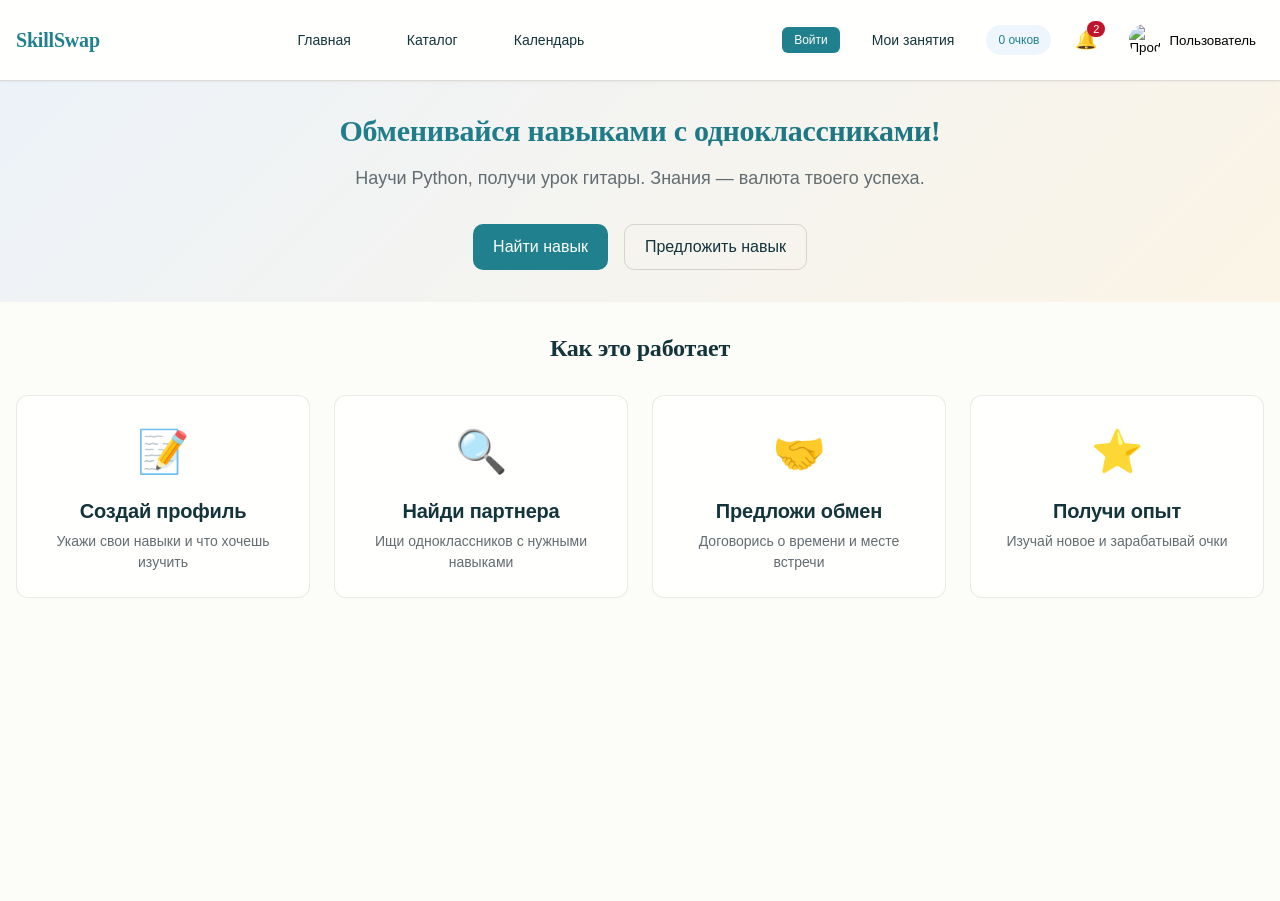
==== index.html @ 6267c43f "Add files via upload" ====
<!DOCTYPE html>
<html lang="ru">
<head>
    <meta charset="UTF-8">
    <meta name="viewport" content="width=device-width, initial-scale=1.0">
    <title>SkillSwap - Обмен навыками в школе</title>
    <link rel="stylesheet" href="style.css">
</head>
<body>
    <!-- Header -->
    <header class="header">
        <div class="container">
            <div class="header__content">
                <div class="header__logo">
                    <h1 class="logo" data-page="home">SkillSwap</h1>
                </div>
                
                <nav class="header__nav" id="mainNav">
                    <a href="#" class="nav-link" data-page="home">Главная</a>
                    <a href="#" class="nav-link" data-page="catalog">Каталог</a>
                    <a href="#" class="nav-link" data-page="calendar">Календарь</a>
                </nav>
                
                <div class="header__user">
                    <!-- For non-authenticated users -->
                    <div class="header__auth" id="authButtons">
                        <button class="btn btn--primary btn--sm" id="loginBtn">Войти</button>
                    </div>
                    
                    <!-- For authenticated users -->
                    <div class="header__user-menu hidden" id="userMenu">
                        <a href="#" class="nav-link" data-page="my-lessons">Мои занятия</a>
                        <div class="user-points" id="userPoints">0 очков</div>
                        <div class="notifications" id="notifications">
                            <button class="notifications__btn" id="notificationsBtn">
                                <span class="notifications__icon">🔔</span>
                                <span class="notifications__count" id="notificationsCount">2</span>
                            </button>
                            <div class="notifications__dropdown hidden" id="notificationsDropdown">
                                <div class="notifications__header">Уведомления</div>
                                <div class="notifications__list" id="notificationsList"></div>
                            </div>
                        </div>
                        <div class="profile-dropdown">
                            <button class="profile-btn" id="profileBtn">
                                <img src="/api/placeholder/32/32" alt="Профиль" class="profile-avatar">
                                <span id="currentUserName">Пользователь</span>
                            </button>
                            <div class="profile-menu hidden" id="profileMenu">
                                <a href="#" data-page="profile">Мой профиль</a>
                                <button id="logoutBtn">Выйти</button>
                            </div>
                        </div>
                    </div>
                </div>
            </div>
        </div>
    </header>

    <!-- Main Content -->
    <main class="main">
        <!-- Home Page -->
        <section class="page" id="home" data-page="home">
            <div class="hero">
                <div class="container">
                    <div class="hero__content">
                        <h1 class="hero__title">Обменивайся навыками с одноклассниками!</h1>
                        <p class="hero__subtitle">Научи Python, получи урок гитары. Знания — валюта твоего успеха.</p>
                        <div class="hero__actions">
                            <button class="btn btn--primary btn--lg" data-page="catalog">Найти навык</button>
                            <button class="btn btn--outline btn--lg" id="offerSkillBtn">Предложить навык</button>
                        </div>
                    </div>
                </div>
            </div>
            
            <div class="how-it-works">
                <div class="container">
                    <h2 class="how-it-works__title">Как это работает</h2>
                    <div class="steps">
                        <div class="step">
                            <div class="step__icon">📝</div>
                            <h3 class="step__title">Создай профиль</h3>
                            <p class="step__text">Укажи свои навыки и что хочешь изучить</p>
                        </div>
                        <div class="step">
                            <div class="step__icon">🔍</div>
                            <h3 class="step__title">Найди партнера</h3>
                            <p class="step__text">Ищи одноклассников с нужными навыками</p>
                        </div>
                        <div class="step">
                            <div class="step__icon">🤝</div>
                            <h3 class="step__title">Предложи обмен</h3>
                            <p class="step__text">Договорись о времени и месте встречи</p>
                        </div>
                        <div class="step">
                            <div class="step__icon">⭐</div>
                            <h3 class="step__title">Получи опыт</h3>
                            <p class="step__text">Изучай новое и зарабатывай очки</p>
                        </div>
                    </div>
                </div>
            </div>
        </section>

        <!-- Login/Register Page -->
        <section class="page hidden" id="auth" data-page="auth">
            <div class="auth-container">
                <div class="auth-form">
                    <div class="auth-tabs">
                        <button class="auth-tab active" data-tab="login">Вход</button>
                        <button class="auth-tab" data-tab="register">Регистрация</button>
                    </div>
                    
                    <form class="auth-form__content" id="loginForm">
                        <h2>Добро пожаловать!</h2>
                        <div class="form-group">
                            <label class="form-label" for="loginEmail">Email</label>
                            <input type="email" id="loginEmail" class="form-control" required>
                        </div>
                        <div class="form-group">
                            <label class="form-label" for="loginPassword">Пароль</label>
                            <input type="password" id="loginPassword" class="form-control" required>
                        </div>
                        <button type="submit" class="btn btn--primary btn--full-width">Войти</button>
                    </form>
                    
                    <form class="auth-form__content hidden" id="registerForm">
                        <h2>Создать аккаунт</h2>
                        <div class="form-group">
                            <label class="form-label" for="regFirstName">Имя</label>
                            <input type="text" id="regFirstName" class="form-control" required>
                        </div>
                        <div class="form-group">
                            <label class="form-label" for="regLastName">Фамилия</label>
                            <input type="text" id="regLastName" class="form-control" required>
                        </div>
                        <div class="form-group">
                            <label class="form-label" for="regClass">Класс</label>
                            <input type="text" id="regClass" class="form-control" placeholder="10А" required>
                        </div>
                        <div class="form-group">
                            <label class="form-label" for="regEmail">Email</label>
                            <input type="email" id="regEmail" class="form-control" required>
                        </div>
                        <div class="form-group">
                            <label class="form-label" for="regPassword">Пароль</label>
                            <input type="password" id="regPassword" class="form-control" required>
                        </div>
                        <button type="submit" class="btn btn--primary btn--full-width">Зарегистрироваться</button>
                    </form>
                </div>
            </div>
        </section>

        <!-- Catalog Page -->
        <section class="page hidden" id="catalog" data-page="catalog">
            <div class="container">
                <div class="catalog__header">
                    <h1>Каталог участников</h1>
                    <div class="catalog__filters" id="skillFilters">
                        <!-- Filters will be populated by JS -->
                    </div>
                </div>
                
                <div class="catalog__grid" id="catalogGrid">
                    <!-- User cards will be populated by JS -->
                </div>
            </div>
        </section>

        <!-- Profile Page -->
        <section class="page hidden" id="profile" data-page="profile">
            <div class="container">
                <div class="profile-card">
                    <div class="profile-header">
                        <img id="profileAvatar" src="/api/placeholder/100/100" alt="Аватар" class="profile-avatar-large">
                        <div class="profile-info">
                            <h1 id="profileName">Имя пользователя</h1>
                            <p id="profileClass" class="profile-class">Класс</p>
                            <div class="profile-rating">
                                <span class="rating" id="profileRating">★★★★★</span>
                                <span id="profilePoints" class="profile-points">0 очков</span>
                            </div>
                        </div>
                        <button class="btn btn--primary" id="editProfileBtn">Редактировать профиль</button>
                    </div>
                    
                    <div class="profile-skills">
                        <div class="skills-section">
                            <h3>Могу научить</h3>
                            <div class="skills-list" id="canTeachList"></div>
                        </div>
                        <div class="skills-section">
                            <h3>Хочу научиться</h3>
                            <div class="skills-list" id="wantToLearnList"></div>
                        </div>
                    </div>
                </div>
            </div>
        </section>

        <!-- My Lessons Page -->
        <section class="page hidden" id="my-lessons" data-page="my-lessons">
            <div class="container">
                <h1>Мои занятия</h1>
                <div class="lessons-filters">
                    <button class="filter-btn active" data-filter="all">Все</button>
                    <button class="filter-btn" data-filter="scheduled">Запланированные</button>
                    <button class="filter-btn" data-filter="completed">Завершенные</button>
                    <button class="filter-btn" data-filter="teaching">Преподаю</button>
                    <button class="filter-btn" data-filter="learning">Изучаю</button>
                </div>
                
                <div class="lessons-list" id="lessonsList">
                    <!-- Lessons will be populated by JS -->
                </div>
            </div>
        </section>

        <!-- Calendar Page -->
        <section class="page hidden" id="calendar" data-page="calendar">
            <div class="container">
                <h1>Календарь занятий</h1>
                <div class="calendar-container">
                    <div class="calendar" id="calendar">
                        <!-- Calendar will be populated by JS -->
                    </div>
                </div>
            </div>
        </section>
    </main>

    <!-- Modals -->
    <!-- Exchange Proposal Modal -->
    <div class="modal hidden" id="exchangeModal">
        <div class="modal__overlay"></div>
        <div class="modal__content">
            <div class="modal__header">
                <h2>Предложить обмен</h2>
                <button class="modal__close">&times;</button>
            </div>
            <div class="modal__body">
                <form id="exchangeForm">
                    <div class="form-group">
                        <label class="form-label">Хочу изучить</label>
                        <select class="form-control" id="skillToLearn" required>
                            <option value="">Выберите навык</option>
                        </select>
                    </div>
                    <div class="form-group">
                        <label class="form-label">Предлагаю навык</label>
                        <select class="form-control" id="skillToTeach" required>
                            <option value="">Выберите навык</option>
                        </select>
                    </div>
                    <div class="form-group">
                        <label class="form-label">Дата</label>
                        <input type="date" class="form-control" id="exchangeDate" required>
                    </div>
                    <div class="form-group">
                        <label class="form-label">Время</label>
                        <input type="time" class="form-control" id="exchangeTime" required>
                    </div>
                    <div class="form-group">
                        <label class="form-label">Сообщение</label>
                        <textarea class="form-control" id="exchangeMessage" placeholder="Расскажите подробнее о предложении..." rows="3"></textarea>
                    </div>
                </form>
            </div>
            <div class="modal__footer">
                <button class="btn btn--outline" id="cancelExchangeBtn">Отмена</button>
                <button class="btn btn--primary" id="submitExchangeBtn">Отправить</button>
            </div>
        </div>
    </div>

    <!-- Edit Profile Modal -->
    <div class="modal hidden" id="editProfileModal">
        <div class="modal__overlay"></div>
        <div class="modal__content">
            <div class="modal__header">
                <h2>Редактировать профиль</h2>
                <button class="modal__close">&times;</button>
            </div>
            <div class="modal__body">
                <form id="editProfileForm">
                    <div class="form-group">
                        <label class="form-label">Аватар</label>
                        <input type="file" class="form-control" id="avatarInput" accept="image/*">
                    </div>
                    <div class="form-group">
                        <label class="form-label">Имя</label>
                        <input type="text" class="form-control" id="editFirstName" required>
                    </div>
                    <div class="form-group">
                        <label class="form-label">Фамилия</label>
                        <input type="text" class="form-control" id="editLastName" required>
                    </div>
                    <div class="form-group">
                        <label class="form-label">Класс</label>
                        <input type="text" class="form-control" id="editClass" required>
                    </div>
                    <div class="form-group">
                        <label class="form-label">Могу научить (через запятую)</label>
                        <input type="text" class="form-control" id="editCanTeach" placeholder="Python, JavaScript, Математика">
                    </div>
                    <div class="form-group">
                        <label class="form-label">Хочу научиться (через запятую)</label>
                        <input type="text" class="form-control" id="editWantToLearn" placeholder="Гитара, Английский, Рисование">
                    </div>
                </form>
            </div>
            <div class="modal__footer">
                <button class="btn btn--outline" id="cancelEditBtn">Отмена</button>
                <button class="btn btn--primary" id="saveProfileBtn">Сохранить</button>
            </div>
        </div>
    </div>

    <!-- Notification Detail Modal -->
    <div class="modal hidden" id="notificationModal">
        <div class="modal__overlay"></div>
        <div class="modal__content">
            <div class="modal__header">
                <h2>Предложение обмена</h2>
                <button class="modal__close">&times;</button>
            </div>
            <div class="modal__body" id="notificationModalBody">
                <!-- Content will be populated by JS -->
            </div>
            <div class="modal__footer">
                <button class="btn btn--outline" id="declineExchangeBtn">Отклонить</button>
                <button class="btn btn--primary" id="acceptExchangeBtn">Принять</button>
            </div>
        </div>
    </div>

    <!-- Chat Modal -->
    <div class="modal hidden" id="chatModal">
        <div class="modal__overlay"></div>
        <div class="modal__content modal__content--chat">
            <div class="modal__header">
                <h2 id="chatPartnerName">Чат</h2>
                <button class="modal__close">&times;</button>
            </div>
            <div class="modal__body">
                <div class="chat-messages" id="chatMessages">
                    <!-- Messages will be populated by JS -->
                </div>
                <div class="chat-input">
                    <input type="text" class="form-control" id="messageInput" placeholder="Введите сообщение...">
                    <button class="btn btn--primary" id="sendMessageBtn">Отправить</button>
                </div>
            </div>
        </div>
    </div>

    <script src="app.js"></script>
</body>
</html>
---- style.css ----
:root {
  /* Primitive Color Tokens */
  --color-white: rgba(255, 255, 255, 1);
  --color-black: rgba(0, 0, 0, 1);
  --color-cream-50: rgba(252, 252, 249, 1);
  --color-cream-100: rgba(255, 255, 253, 1);
  --color-gray-200: rgba(245, 245, 245, 1);
  --color-gray-300: rgba(167, 169, 169, 1);
  --color-gray-400: rgba(119, 124, 124, 1);
  --color-slate-500: rgba(98, 108, 113, 1);
  --color-brown-600: rgba(94, 82, 64, 1);
  --color-charcoal-700: rgba(31, 33, 33, 1);
  --color-charcoal-800: rgba(38, 40, 40, 1);
  --color-slate-900: rgba(19, 52, 59, 1);
  --color-teal-300: rgba(50, 184, 198, 1);
  --color-teal-400: rgba(45, 166, 178, 1);
  --color-teal-500: rgba(33, 128, 141, 1);
  --color-teal-600: rgba(29, 116, 128, 1);
  --color-teal-700: rgba(26, 104, 115, 1);
  --color-teal-800: rgba(41, 150, 161, 1);
  --color-red-400: rgba(255, 84, 89, 1);
  --color-red-500: rgba(192, 21, 47, 1);
  --color-orange-400: rgba(230, 129, 97, 1);
  --color-orange-500: rgba(168, 75, 47, 1);

  /* RGB versions for opacity control */
  --color-brown-600-rgb: 94, 82, 64;
  --color-teal-500-rgb: 33, 128, 141;
  --color-slate-900-rgb: 19, 52, 59;
  --color-slate-500-rgb: 98, 108, 113;
  --color-red-500-rgb: 192, 21, 47;
  --color-red-400-rgb: 255, 84, 89;
  --color-orange-500-rgb: 168, 75, 47;
  --color-orange-400-rgb: 230, 129, 97;

  /* Background color tokens (Light Mode) */
  --color-bg-1: rgba(59, 130, 246, 0.08); /* Light blue */
  --color-bg-2: rgba(245, 158, 11, 0.08); /* Light yellow */
  --color-bg-3: rgba(34, 197, 94, 0.08); /* Light green */
  --color-bg-4: rgba(239, 68, 68, 0.08); /* Light red */
  --color-bg-5: rgba(147, 51, 234, 0.08); /* Light purple */
  --color-bg-6: rgba(249, 115, 22, 0.08); /* Light orange */
  --color-bg-7: rgba(236, 72, 153, 0.08); /* Light pink */
  --color-bg-8: rgba(6, 182, 212, 0.08); /* Light cyan */

  /* Semantic Color Tokens (Light Mode) */
  --color-background: var(--color-cream-50);
  --color-surface: var(--color-cream-100);
  --color-text: var(--color-slate-900);
  --color-text-secondary: var(--color-slate-500);
  --color-primary: var(--color-teal-500);
  --color-primary-hover: var(--color-teal-600);
  --color-primary-active: var(--color-teal-700);
  --color-secondary: rgba(var(--color-brown-600-rgb), 0.12);
  --color-secondary-hover: rgba(var(--color-brown-600-rgb), 0.2);
  --color-secondary-active: rgba(var(--color-brown-600-rgb), 0.25);
  --color-border: rgba(var(--color-brown-600-rgb), 0.2);
  --color-btn-primary-text: var(--color-cream-50);
  --color-card-border: rgba(var(--color-brown-600-rgb), 0.12);
  --color-card-border-inner: rgba(var(--color-brown-600-rgb), 0.12);
  --color-error: var(--color-red-500);
  --color-success: var(--color-teal-500);
  --color-warning: var(--color-orange-500);
  --color-info: var(--color-slate-500);
  --color-focus-ring: rgba(var(--color-teal-500-rgb), 0.4);
  --color-select-caret: rgba(var(--color-slate-900-rgb), 0.8);

  /* Common style patterns */
  --focus-ring: 0 0 0 3px var(--color-focus-ring);
  --focus-outline: 2px solid var(--color-primary);
  --status-bg-opacity: 0.15;
  --status-border-opacity: 0.25;
  --select-caret-light: url("data:image/svg+xml,%3Csvg xmlns='http://www.w3.org/2000/svg' width='16' height='16' viewBox='0 0 24 24' fill='none' stroke='%23134252' stroke-width='2' stroke-linecap='round' stroke-linejoin='round'%3E%3Cpolyline points='6 9 12 15 18 9'%3E%3C/polyline%3E%3C/svg%3E");
  --select-caret-dark: url("data:image/svg+xml,%3Csvg xmlns='http://www.w3.org/2000/svg' width='16' height='16' viewBox='0 0 24 24' fill='none' stroke='%23f5f5f5' stroke-width='2' stroke-linecap='round' stroke-linejoin='round'%3E%3Cpolyline points='6 9 12 15 18 9'%3E%3C/polyline%3E%3C/svg%3E");

  /* RGB versions for opacity control */
  --color-success-rgb: 33, 128, 141;
  --color-error-rgb: 192, 21, 47;
  --color-warning-rgb: 168, 75, 47;
  --color-info-rgb: 98, 108, 113;

  /* Typography */
  --font-family-base: "FKGroteskNeue", "Geist", "Inter", -apple-system,
    BlinkMacSystemFont, "Segoe UI", Roboto, sans-serif;
  --font-family-mono: "Berkeley Mono", ui-monospace, SFMono-Regular, Menlo,
    Monaco, Consolas, monospace;
  --font-size-xs: 11px;
  --font-size-sm: 12px;
  --font-size-base: 14px;
  --font-size-md: 14px;
  --font-size-lg: 16px;
  --font-size-xl: 18px;
  --font-size-2xl: 20px;
  --font-size-3xl: 24px;
  --font-size-4xl: 30px;
  --font-weight-normal: 400;
  --font-weight-medium: 500;
  --font-weight-semibold: 550;
  --font-weight-bold: 600;
  --line-height-tight: 1.2;
  --line-height-normal: 1.5;
  --letter-spacing-tight: -0.01em;

  /* Spacing */
  --space-0: 0;
  --space-1: 1px;
  --space-2: 2px;
  --space-4: 4px;
  --space-6: 6px;
  --space-8: 8px;
  --space-10: 10px;
  --space-12: 12px;
  --space-16: 16px;
  --space-20: 20px;
  --space-24: 24px;
  --space-32: 32px;

  /* Border Radius */
  --radius-sm: 6px;
  --radius-base: 8px;
  --radius-md: 10px;
  --radius-lg: 12px;
  --radius-full: 9999px;

  /* Shadows */
  --shadow-xs: 0 1px 2px rgba(0, 0, 0, 0.02);
  --shadow-sm: 0 1px 3px rgba(0, 0, 0, 0.04), 0 1px 2px rgba(0, 0, 0, 0.02);
  --shadow-md: 0 4px 6px -1px rgba(0, 0, 0, 0.04),
    0 2px 4px -1px rgba(0, 0, 0, 0.02);
  --shadow-lg: 0 10px 15px -3px rgba(0, 0, 0, 0.04),
    0 4px 6px -2px rgba(0, 0, 0, 0.02);
  --shadow-inset-sm: inset 0 1px 0 rgba(255, 255, 255, 0.15),
    inset 0 -1px 0 rgba(0, 0, 0, 0.03);

  /* Animation */
  --duration-fast: 150ms;
  --duration-normal: 250ms;
  --ease-standard: cubic-bezier(0.16, 1, 0.3, 1);

  /* Layout */
  --container-sm: 640px;
  --container-md: 768px;
  --container-lg: 1024px;
  --container-xl: 1280px;
}

/* Dark mode colors */
@media (prefers-color-scheme: dark) {
  :root {
    /* RGB versions for opacity control (Dark Mode) */
    --color-gray-400-rgb: 119, 124, 124;
    --color-teal-300-rgb: 50, 184, 198;
    --color-gray-300-rgb: 167, 169, 169;
    --color-gray-200-rgb: 245, 245, 245;

    /* Background color tokens (Dark Mode) */
    --color-bg-1: rgba(29, 78, 216, 0.15); /* Dark blue */
    --color-bg-2: rgba(180, 83, 9, 0.15); /* Dark yellow */
    --color-bg-3: rgba(21, 128, 61, 0.15); /* Dark green */
    --color-bg-4: rgba(185, 28, 28, 0.15); /* Dark red */
    --color-bg-5: rgba(107, 33, 168, 0.15); /* Dark purple */
    --color-bg-6: rgba(194, 65, 12, 0.15); /* Dark orange */
    --color-bg-7: rgba(190, 24, 93, 0.15); /* Dark pink */
    --color-bg-8: rgba(8, 145, 178, 0.15); /* Dark cyan */

    /* Semantic Color Tokens (Dark Mode) */
    --color-background: var(--color-charcoal-700);
    --color-surface: var(--color-charcoal-800);
    --color-text: var(--color-gray-200);
    --color-text-secondary: rgba(var(--color-gray-300-rgb), 0.7);
    --color-primary: var(--color-teal-300);
    --color-primary-hover: var(--color-teal-400);
    --color-primary-active: var(--color-teal-800);
    --color-secondary: rgba(var(--color-gray-400-rgb), 0.15);
    --color-secondary-hover: rgba(var(--color-gray-400-rgb), 0.25);
    --color-secondary-active: rgba(var(--color-gray-400-rgb), 0.3);
    --color-border: rgba(var(--color-gray-400-rgb), 0.3);
    --color-error: var(--color-red-400);
    --color-success: var(--color-teal-300);
    --color-warning: var(--color-orange-400);
    --color-info: var(--color-gray-300);
    --color-focus-ring: rgba(var(--color-teal-300-rgb), 0.4);
    --color-btn-primary-text: var(--color-slate-900);
    --color-card-border: rgba(var(--color-gray-400-rgb), 0.2);
    --color-card-border-inner: rgba(var(--color-gray-400-rgb), 0.15);
    --shadow-inset-sm: inset 0 1px 0 rgba(255, 255, 255, 0.1),
      inset 0 -1px 0 rgba(0, 0, 0, 0.15);
    --button-border-secondary: rgba(var(--color-gray-400-rgb), 0.2);
    --color-border-secondary: rgba(var(--color-gray-400-rgb), 0.2);
    --color-select-caret: rgba(var(--color-gray-200-rgb), 0.8);

    /* Common style patterns - updated for dark mode */
    --focus-ring: 0 0 0 3px var(--color-focus-ring);
    --focus-outline: 2px solid var(--color-primary);
    --status-bg-opacity: 0.15;
    --status-border-opacity: 0.25;
    --select-caret-light: url("data:image/svg+xml,%3Csvg xmlns='http://www.w3.org/2000/svg' width='16' height='16' viewBox='0 0 24 24' fill='none' stroke='%23134252' stroke-width='2' stroke-linecap='round' stroke-linejoin='round'%3E%3Cpolyline points='6 9 12 15 18 9'%3E%3C/polyline%3E%3C/svg%3E");
    --select-caret-dark: url("data:image/svg+xml,%3Csvg xmlns='http://www.w3.org/2000/svg' width='16' height='16' viewBox='0 0 24 24' fill='none' stroke='%23f5f5f5' stroke-width='2' stroke-linecap='round' stroke-linejoin='round'%3E%3Cpolyline points='6 9 12 15 18 9'%3E%3C/polyline%3E%3C/svg%3E");

    /* RGB versions for dark mode */
    --color-success-rgb: var(--color-teal-300-rgb);
    --color-error-rgb: var(--color-red-400-rgb);
    --color-warning-rgb: var(--color-orange-400-rgb);
    --color-info-rgb: var(--color-gray-300-rgb);
  }
}

/* Data attribute for manual theme switching */
[data-color-scheme="dark"] {
  /* RGB versions for opacity control (dark mode) */
  --color-gray-400-rgb: 119, 124, 124;
  --color-teal-300-rgb: 50, 184, 198;
  --color-gray-300-rgb: 167, 169, 169;
  --color-gray-200-rgb: 245, 245, 245;

  /* Colorful background palette - Dark Mode */
  --color-bg-1: rgba(29, 78, 216, 0.15); /* Dark blue */
  --color-bg-2: rgba(180, 83, 9, 0.15); /* Dark yellow */
  --color-bg-3: rgba(21, 128, 61, 0.15); /* Dark green */
  --color-bg-4: rgba(185, 28, 28, 0.15); /* Dark red */
  --color-bg-5: rgba(107, 33, 168, 0.15); /* Dark purple */
  --color-bg-6: rgba(194, 65, 12, 0.15); /* Dark orange */
  --color-bg-7: rgba(190, 24, 93, 0.15); /* Dark pink */
  --color-bg-8: rgba(8, 145, 178, 0.15); /* Dark cyan */

  /* Semantic Color Tokens (Dark Mode) */
  --color-background: var(--color-charcoal-700);
  --color-surface: var(--color-charcoal-800);
  --color-text: var(--color-gray-200);
  --color-text-secondary: rgba(var(--color-gray-300-rgb), 0.7);
  --color-primary: var(--color-teal-300);
  --color-primary-hover: var(--color-teal-400);
  --color-primary-active: var(--color-teal-800);
  --color-secondary: rgba(var(--color-gray-400-rgb), 0.15);
  --color-secondary-hover: rgba(var(--color-gray-400-rgb), 0.25);
  --color-secondary-active: rgba(var(--color-gray-400-rgb), 0.3);
  --color-border: rgba(var(--color-gray-400-rgb), 0.3);
  --color-error: var(--color-red-400);
  --color-success: var(--color-teal-300);
  --color-warning: var(--color-orange-400);
  --color-info: var(--color-gray-300);
  --color-focus-ring: rgba(var(--color-teal-300-rgb), 0.4);
  --color-btn-primary-text: var(--color-slate-900);
  --color-card-border: rgba(var(--color-gray-400-rgb), 0.15);
  --color-card-border-inner: rgba(var(--color-gray-400-rgb), 0.15);
  --shadow-inset-sm: inset 0 1px 0 rgba(255, 255, 255, 0.1),
    inset 0 -1px 0 rgba(0, 0, 0, 0.15);
  --color-border-secondary: rgba(var(--color-gray-400-rgb), 0.2);
  --color-select-caret: rgba(var(--color-gray-200-rgb), 0.8);

  /* Common style patterns - updated for dark mode */
  --focus-ring: 0 0 0 3px var(--color-focus-ring);
  --focus-outline: 2px solid var(--color-primary);
  --status-bg-opacity: 0.15;
  --status-border-opacity: 0.25;
  --select-caret-light: url("data:image/svg+xml,%3Csvg xmlns='http://www.w3.org/2000/svg' width='16' height='16' viewBox='0 0 24 24' fill='none' stroke='%23134252' stroke-width='2' stroke-linecap='round' stroke-linejoin='round'%3E%3Cpolyline points='6 9 12 15 18 9'%3E%3C/polyline%3E%3C/svg%3E");
  --select-caret-dark: url("data:image/svg+xml,%3Csvg xmlns='http://www.w3.org/2000/svg' width='16' height='16' viewBox='0 0 24 24' fill='none' stroke='%23f5f5f5' stroke-width='2' stroke-linecap='round' stroke-linejoin='round'%3E%3Cpolyline points='6 9 12 15 18 9'%3E%3C/polyline%3E%3C/svg%3E");

  /* RGB versions for dark mode */
  --color-success-rgb: var(--color-teal-300-rgb);
  --color-error-rgb: var(--color-red-400-rgb);
  --color-warning-rgb: var(--color-orange-400-rgb);
  --color-info-rgb: var(--color-gray-300-rgb);
}

[data-color-scheme="light"] {
  /* RGB versions for opacity control (light mode) */
  --color-brown-600-rgb: 94, 82, 64;
  --color-teal-500-rgb: 33, 128, 141;
  --color-slate-900-rgb: 19, 52, 59;

  /* Semantic Color Tokens (Light Mode) */
  --color-background: var(--color-cream-50);
  --color-surface: var(--color-cream-100);
  --color-text: var(--color-slate-900);
  --color-text-secondary: var(--color-slate-500);
  --color-primary: var(--color-teal-500);
  --color-primary-hover: var(--color-teal-600);
  --color-primary-active: var(--color-teal-700);
  --color-secondary: rgba(var(--color-brown-600-rgb), 0.12);
  --color-secondary-hover: rgba(var(--color-brown-600-rgb), 0.2);
  --color-secondary-active: rgba(var(--color-brown-600-rgb), 0.25);
  --color-border: rgba(var(--color-brown-600-rgb), 0.2);
  --color-btn-primary-text: var(--color-cream-50);
  --color-card-border: rgba(var(--color-brown-600-rgb), 0.12);
  --color-card-border-inner: rgba(var(--color-brown-600-rgb), 0.12);
  --color-error: var(--color-red-500);
  --color-success: var(--color-teal-500);
  --color-warning: var(--color-orange-500);
  --color-info: var(--color-slate-500);
  --color-focus-ring: rgba(var(--color-teal-500-rgb), 0.4);

  /* RGB versions for light mode */
  --color-success-rgb: var(--color-teal-500-rgb);
  --color-error-rgb: var(--color-red-500-rgb);
  --color-warning-rgb: var(--color-orange-500-rgb);
  --color-info-rgb: var(--color-slate-500-rgb);
}

/* Base styles */
html {
  font-size: var(--font-size-base);
  font-family: var(--font-family-base);
  line-height: var(--line-height-normal);
  color: var(--color-text);
  background-color: var(--color-background);
  -webkit-font-smoothing: antialiased;
  box-sizing: border-box;
}

body {
  margin: 0;
  padding: 0;
}

*,
*::before,
*::after {
  box-sizing: inherit;
}

/* Typography */
h1,
h2,
h3,
h4,
h5,
h6 {
  margin: 0;
  font-weight: var(--font-weight-semibold);
  line-height: var(--line-height-tight);
  color: var(--color-text);
  letter-spacing: var(--letter-spacing-tight);
}

h1 {
  font-size: var(--font-size-4xl);
}
h2 {
  font-size: var(--font-size-3xl);
}
h3 {
  font-size: var(--font-size-2xl);
}
h4 {
  font-size: var(--font-size-xl);
}
h5 {
  font-size: var(--font-size-lg);
}
h6 {
  font-size: var(--font-size-md);
}

p {
  margin: 0 0 var(--space-16) 0;
}

a {
  color: var(--color-primary);
  text-decoration: none;
  transition: color var(--duration-fast) var(--ease-standard);
}

a:hover {
  color: var(--color-primary-hover);
}

code,
pre {
  font-family: var(--font-family-mono);
  font-size: calc(var(--font-size-base) * 0.95);
  background-color: var(--color-secondary);
  border-radius: var(--radius-sm);
}

code {
  padding: var(--space-1) var(--space-4);
}

pre {
  padding: var(--space-16);
  margin: var(--space-16) 0;
  overflow: auto;
  border: 1px solid var(--color-border);
}

pre code {
  background: none;
  padding: 0;
}

/* Buttons */
.btn {
  display: inline-flex;
  align-items: center;
  justify-content: center;
  padding: var(--space-8) var(--space-16);
  border-radius: var(--radius-base);
  font-size: var(--font-size-base);
  font-weight: 500;
  line-height: 1.5;
  cursor: pointer;
  transition: all var(--duration-normal) var(--ease-standard);
  border: none;
  text-decoration: none;
  position: relative;
}

.btn:focus-visible {
  outline: none;
  box-shadow: var(--focus-ring);
}

.btn--primary {
  background: var(--color-primary);
  color: var(--color-btn-primary-text);
}

.btn--primary:hover {
  background: var(--color-primary-hover);
}

.btn--primary:active {
  background: var(--color-primary-active);
}

.btn--secondary {
  background: var(--color-secondary);
  color: var(--color-text);
}

.btn--secondary:hover {
  background: var(--color-secondary-hover);
}

.btn--secondary:active {
  background: var(--color-secondary-active);
}

.btn--outline {
  background: transparent;
  border: 1px solid var(--color-border);
  color: var(--color-text);
}

.btn--outline:hover {
  background: var(--color-secondary);
}

.btn--sm {
  padding: var(--space-4) var(--space-12);
  font-size: var(--font-size-sm);
  border-radius: var(--radius-sm);
}

.btn--lg {
  padding: var(--space-10) var(--space-20);
  font-size: var(--font-size-lg);
  border-radius: var(--radius-md);
}

.btn--full-width {
  width: 100%;
}

.btn:disabled {
  opacity: 0.5;
  cursor: not-allowed;
}

/* Form elements */
.form-control {
  display: block;
  width: 100%;
  padding: var(--space-8) var(--space-12);
  font-size: var(--font-size-md);
  line-height: 1.5;
  color: var(--color-text);
  background-color: var(--color-surface);
  border: 1px solid var(--color-border);
  border-radius: var(--radius-base);
  transition: border-color var(--duration-fast) var(--ease-standard),
    box-shadow var(--duration-fast) var(--ease-standard);
}

textarea.form-control {
  font-family: var(--font-family-base);
  font-size: var(--font-size-base);
}

select.form-control {
  padding: var(--space-8) var(--space-12);
  -webkit-appearance: none;
  -moz-appearance: none;
  appearance: none;
  background-image: var(--select-caret-light);
  background-repeat: no-repeat;
  background-position: right var(--space-12) center;
  background-size: 16px;
  padding-right: var(--space-32);
}

/* Add a dark mode specific caret */
@media (prefers-color-scheme: dark) {
  select.form-control {
    background-image: var(--select-caret-dark);
  }
}

/* Also handle data-color-scheme */
[data-color-scheme="dark"] select.form-control {
  background-image: var(--select-caret-dark);
}

[data-color-scheme="light"] select.form-control {
  background-image: var(--select-caret-light);
}

.form-control:focus {
  border-color: var(--color-primary);
  outline: var(--focus-outline);
}

.form-label {
  display: block;
  margin-bottom: var(--space-8);
  font-weight: var(--font-weight-medium);
  font-size: var(--font-size-sm);
}

.form-group {
  margin-bottom: var(--space-16);
}

/* Card component */
.card {
  background-color: var(--color-surface);
  border-radius: var(--radius-lg);
  border: 1px solid var(--color-card-border);
  box-shadow: var(--shadow-sm);
  overflow: hidden;
  transition: box-shadow var(--duration-normal) var(--ease-standard);
}

.card:hover {
  box-shadow: var(--shadow-md);
}

.card__body {
  padding: var(--space-16);
}

.card__header,
.card__footer {
  padding: var(--space-16);
  border-bottom: 1px solid var(--color-card-border-inner);
}

/* Status indicators - simplified with CSS variables */
.status {
  display: inline-flex;
  align-items: center;
  padding: var(--space-6) var(--space-12);
  border-radius: var(--radius-full);
  font-weight: var(--font-weight-medium);
  font-size: var(--font-size-sm);
}

.status--success {
  background-color: rgba(
    var(--color-success-rgb, 33, 128, 141),
    var(--status-bg-opacity)
  );
  color: var(--color-success);
  border: 1px solid
    rgba(var(--color-success-rgb, 33, 128, 141), var(--status-border-opacity));
}

.status--error {
  background-color: rgba(
    var(--color-error-rgb, 192, 21, 47),
    var(--status-bg-opacity)
  );
  color: var(--color-error);
  border: 1px solid
    rgba(var(--color-error-rgb, 192, 21, 47), var(--status-border-opacity));
}

.status--warning {
  background-color: rgba(
    var(--color-warning-rgb, 168, 75, 47),
    var(--status-bg-opacity)
  );
  color: var(--color-warning);
  border: 1px solid
    rgba(var(--color-warning-rgb, 168, 75, 47), var(--status-border-opacity));
}

.status--info {
  background-color: rgba(
    var(--color-info-rgb, 98, 108, 113),
    var(--status-bg-opacity)
  );
  color: var(--color-info);
  border: 1px solid
    rgba(var(--color-info-rgb, 98, 108, 113), var(--status-border-opacity));
}

/* Container layout */
.container {
  width: 100%;
  margin-right: auto;
  margin-left: auto;
  padding-right: var(--space-16);
  padding-left: var(--space-16);
}

@media (min-width: 640px) {
  .container {
    max-width: var(--container-sm);
  }
}
@media (min-width: 768px) {
  .container {
    max-width: var(--container-md);
  }
}
@media (min-width: 1024px) {
  .container {
    max-width: var(--container-lg);
  }
}
@media (min-width: 1280px) {
  .container {
    max-width: var(--container-xl);
  }
}

/* Utility classes */
.flex {
  display: flex;
}
.flex-col {
  flex-direction: column;
}
.items-center {
  align-items: center;
}
.justify-center {
  justify-content: center;
}
.justify-between {
  justify-content: space-between;
}
.gap-4 {
  gap: var(--space-4);
}
.gap-8 {
  gap: var(--space-8);
}
.gap-16 {
  gap: var(--space-16);
}

.m-0 {
  margin: 0;
}
.mt-8 {
  margin-top: var(--space-8);
}
.mb-8 {
  margin-bottom: var(--space-8);
}
.mx-8 {
  margin-left: var(--space-8);
  margin-right: var(--space-8);
}
.my-8 {
  margin-top: var(--space-8);
  margin-bottom: var(--space-8);
}

.p-0 {
  padding: 0;
}
.py-8 {
  padding-top: var(--space-8);
  padding-bottom: var(--space-8);
}
.px-8 {
  padding-left: var(--space-8);
  padding-right: var(--space-8);
}
.py-16 {
  padding-top: var(--space-16);
  padding-bottom: var(--space-16);
}
.px-16 {
  padding-left: var(--space-16);
  padding-right: var(--space-16);
}

.block {
  display: block;
}
.hidden {
  display: none;
}

/* Accessibility */
.sr-only {
  position: absolute;
  width: 1px;
  height: 1px;
  padding: 0;
  margin: -1px;
  overflow: hidden;
  clip: rect(0, 0, 0, 0);
  white-space: nowrap;
  border-width: 0;
}

:focus-visible {
  outline: var(--focus-outline);
  outline-offset: 2px;
}

/* Dark mode specifics */
[data-color-scheme="dark"] .btn--outline {
  border: 1px solid var(--color-border-secondary);
}

@font-face {
  font-family: 'FKGroteskNeue';
  src: url('https://r2cdn.perplexity.ai/fonts/FKGroteskNeue.woff2')
    format('woff2');
}

/* END PERPLEXITY DESIGN SYSTEM */
/* Custom styles for SkillSwap */

/* Header Styles */
.header {
  background: var(--color-surface);
  border-bottom: 1px solid var(--color-border);
  position: sticky;
  top: 0;
  z-index: 100;
  box-shadow: var(--shadow-sm);
}

.header__content {
  display: flex;
  align-items: center;
  justify-content: space-between;
  padding: var(--space-16) 0;
}

.header__logo .logo {
  font-family: 'Times New Roman', serif;
  font-size: var(--font-size-2xl);
  color: var(--color-primary);
  margin: 0;
  cursor: pointer;
  transition: color var(--duration-fast) var(--ease-standard);
}

.header__logo .logo:hover {
  color: var(--color-primary-hover);
}

.header__nav {
  display: flex;
  gap: var(--space-24);
}

.nav-link {
  color: var(--color-text);
  font-weight: var(--font-weight-medium);
  padding: var(--space-8) var(--space-16);
  border-radius: var(--radius-base);
  transition: all var(--duration-fast) var(--ease-standard);
}

.nav-link:hover {
  background: var(--color-secondary);
  color: var(--color-primary);
}

.header__user {
  display: flex;
  align-items: center;
  gap: var(--space-16);
}

.header__user-menu {
  display: flex;
  align-items: center;
  gap: var(--space-16);
}

.user-points {
  font-weight: var(--font-weight-medium);
  color: var(--color-primary);
  padding: var(--space-6) var(--space-12);
  background: var(--color-bg-1);
  border-radius: var(--radius-full);
  font-size: var(--font-size-sm);
}

/* Notifications */
.notifications {
  position: relative;
}

.notifications__btn {
  position: relative;
  background: none;
  border: none;
  cursor: pointer;
  padding: var(--space-8);
  border-radius: var(--radius-base);
  transition: background var(--duration-fast) var(--ease-standard);
}

.notifications__btn:hover {
  background: var(--color-secondary);
}

.notifications__icon {
  font-size: var(--font-size-xl);
}

.notifications__count {
  position: absolute;
  top: 0;
  right: 0;
  background: var(--color-error);
  color: var(--color-white);
  font-size: var(--font-size-xs);
  padding: var(--space-2) var(--space-6);
  border-radius: var(--radius-full);
  min-width: 18px;
  text-align: center;
}

.notifications__dropdown {
  position: absolute;
  top: 100%;
  right: 0;
  background: var(--color-surface);
  border: 1px solid var(--color-border);
  border-radius: var(--radius-md);
  box-shadow: var(--shadow-lg);
  width: 300px;
  max-height: 400px;
  overflow-y: auto;
  z-index: 1000;
}

.notifications__header {
  padding: var(--space-16);
  font-weight: var(--font-weight-semibold);
  border-bottom: 1px solid var(--color-border);
}

.notification-item {
  padding: var(--space-16);
  border-bottom: 1px solid var(--color-border);
  cursor: pointer;
  transition: background var(--duration-fast) var(--ease-standard);
}

.notification-item:hover {
  background: var(--color-secondary);
}

.notification-item:last-child {
  border-bottom: none;
}

.notification-item.unread {
  background: var(--color-bg-1);
}

.notification-content {
  font-size: var(--font-size-sm);
}

.notification-time {
  font-size: var(--font-size-xs);
  color: var(--color-text-secondary);
  margin-top: var(--space-4);
}

/* Profile Dropdown */
.profile-dropdown {
  position: relative;
}

.profile-btn {
  display: flex;
  align-items: center;
  gap: var(--space-8);
  background: none;
  border: none;
  cursor: pointer;
  padding: var(--space-8);
  border-radius: var(--radius-base);
  transition: background var(--duration-fast) var(--ease-standard);
}

.profile-btn:hover {
  background: var(--color-secondary);
}

.profile-avatar {
  width: 32px;
  height: 32px;
  border-radius: var(--radius-full);
  object-fit: cover;
}

.profile-menu {
  position: absolute;
  top: 100%;
  right: 0;
  background: var(--color-surface);
  border: 1px solid var(--color-border);
  border-radius: var(--radius-md);
  box-shadow: var(--shadow-lg);
  min-width: 150px;
  z-index: 1000;
}

.profile-menu a,
.profile-menu button {
  display: block;
  width: 100%;
  padding: var(--space-12) var(--space-16);
  text-align: left;
  background: none;
  border: none;
  color: var(--color-text);
  text-decoration: none;
  cursor: pointer;
  transition: background var(--duration-fast) var(--ease-standard);
}

.profile-menu a:hover,
.profile-menu button:hover {
  background: var(--color-secondary);
}

/* Main Content */
.main {
  min-height: calc(100vh - 80px);
}

.page {
  display: block;
}

.page.hidden {
  display: none;
}

/* Hero Section */
.hero {
  background: linear-gradient(135deg, var(--color-bg-1), var(--color-bg-2));
  padding: var(--space-32) 0;
  text-align: center;
}

.hero__content {
  max-width: 800px;
  margin: 0 auto;
}

.hero__title {
  font-family: 'Times New Roman', serif;
  font-size: var(--font-size-4xl);
  margin-bottom: var(--space-16);
  background: linear-gradient(135deg, var(--color-primary), var(--color-primary-hover));
  -webkit-background-clip: text;
  -webkit-text-fill-color: transparent;
  background-clip: text;
}

.hero__subtitle {
  font-size: var(--font-size-xl);
  color: var(--color-text-secondary);
  margin-bottom: var(--space-32);
  line-height: var(--line-height-normal);
}

.hero__actions {
  display: flex;
  gap: var(--space-16);
  justify-content: center;
  flex-wrap: wrap;
}

/* How It Works Section */
.how-it-works {
  padding: var(--space-32) 0;
}

.how-it-works__title {
  text-align: center;
  font-family: 'Times New Roman', serif;
  margin-bottom: var(--space-32);
}

.steps {
  display: grid;
  grid-template-columns: repeat(auto-fit, minmax(250px, 1fr));
  gap: var(--space-24);
}

.step {
  text-align: center;
  padding: var(--space-24);
  background: var(--color-surface);
  border-radius: var(--radius-lg);
  border: 1px solid var(--color-card-border);
  transition: transform var(--duration-normal) var(--ease-standard);
}

.step:hover {
  transform: translateY(-4px);
  box-shadow: var(--shadow-lg);
}

.step__icon {
  font-size: 3rem;
  margin-bottom: var(--space-16);
}

.step__title {
  margin-bottom: var(--space-8);
}

.step__text {
  color: var(--color-text-secondary);
  margin: 0;
}

/* Auth Page */
.auth-container {
  min-height: calc(100vh - 80px);
  display: flex;
  align-items: center;
  justify-content: center;
  padding: var(--space-24);
}

.auth-form {
  background: var(--color-surface);
  padding: var(--space-32);
  border-radius: var(--radius-lg);
  border: 1px solid var(--color-card-border);
  box-shadow: var(--shadow-lg);
  width: 100%;
  max-width: 400px;
}

.auth-tabs {
  display: flex;
  margin-bottom: var(--space-24);
  border-bottom: 1px solid var(--color-border);
}

.auth-tab {
  flex: 1;
  padding: var(--space-12) var(--space-16);
  background: none;
  border: none;
  cursor: pointer;
  font-weight: var(--font-weight-medium);
  color: var(--color-text-secondary);
  border-bottom: 2px solid transparent;
  transition: all var(--duration-fast) var(--ease-standard);
}

.auth-tab.active {
  color: var(--color-primary);
  border-bottom-color: var(--color-primary);
}

.auth-form__content h2 {
  text-align: center;
  margin-bottom: var(--space-24);
  font-family: 'Times New Roman', serif;
}

/* Catalog */
.catalog__header {
  margin-bottom: var(--space-32);
}

.catalog__header h1 {
  font-family: 'Times New Roman', serif;
  margin-bottom: var(--space-24);
}

.catalog__filters {
  display: flex;
  gap: var(--space-8);
  flex-wrap: wrap;
}

.filter-btn {
  padding: var(--space-8) var(--space-16);
  background: var(--color-secondary);
  border: 1px solid var(--color-border);
  border-radius: var(--radius-full);
  cursor: pointer;
  font-weight: var(--font-weight-medium);
  transition: all var(--duration-fast) var(--ease-standard);
}

.filter-btn:hover,
.filter-btn.active {
  background: var(--color-primary);
  color: var(--color-btn-primary-text);
  border-color: var(--color-primary);
}

.catalog__grid {
  display: grid;
  grid-template-columns: repeat(auto-fill, minmax(320px, 1fr));
  gap: var(--space-24);
}

/* User Cards */
.user-card {
  background: var(--color-surface);
  border: 1px solid var(--color-card-border);
  border-radius: var(--radius-lg);
  padding: var(--space-20);
  transition: all var(--duration-normal) var(--ease-standard);
}

.user-card:hover {
  transform: translateY(-4px);
  box-shadow: var(--shadow-lg);
}

.user-card__header {
  display: flex;
  align-items: center;
  gap: var(--space-16);
  margin-bottom: var(--space-16);
}

.user-card__avatar {
  width: 60px;
  height: 60px;
  border-radius: var(--radius-full);
  object-fit: cover;
}

.user-card__info h3 {
  margin: 0;
  font-size: var(--font-size-lg);
}

.user-card__class {
  color: var(--color-text-secondary);
  font-size: var(--font-size-sm);
  margin: var(--space-4) 0;
}

.user-card__rating {
  display: flex;
  align-items: center;
  gap: var(--space-8);
}

.rating {
  color: #ffd700;
}

.user-card__skills {
  margin-bottom: var(--space-16);
}

.skill-section {
  margin-bottom: var(--space-12);
}

.skill-section h4 {
  font-size: var(--font-size-sm);
  font-weight: var(--font-weight-semibold);
  margin-bottom: var(--space-6);
  color: var(--color-text-secondary);
}

.skills-tags {
  display: flex;
  flex-wrap: wrap;
  gap: var(--space-6);
}

.skill-tag {
  padding: var(--space-4) var(--space-8);
  background: var(--color-bg-3);
  border-radius: var(--radius-full);
  font-size: var(--font-size-xs);
  font-weight: var(--font-weight-medium);
}

.skill-tag--want {
  background: var(--color-bg-4);
}

.user-card__footer {
  display: flex;
  justify-content: space-between;
  align-items: center;
}

.online-indicator {
  display: flex;
  align-items: center;
  gap: var(--space-6);
  font-size: var(--font-size-sm);
  color: var(--color-text-secondary);
}

.online-dot {
  width: 8px;
  height: 8px;
  border-radius: var(--radius-full);
  background: var(--color-success);
}

.offline-dot {
  background: var(--color-text-secondary);
}

/* Profile Page */
.profile-card {
  background: var(--color-surface);
  border: 1px solid var(--color-card-border);
  border-radius: var(--radius-lg);
  overflow: hidden;
}

.profile-header {
  display: flex;
  align-items: center;
  gap: var(--space-24);
  padding: var(--space-32);
  background: var(--color-bg-1);
}

.profile-avatar-large {
  width: 100px;
  height: 100px;
  border-radius: var(--radius-full);
  object-fit: cover;
}

.profile-info {
  flex: 1;
}

.profile-info h1 {
  font-family: 'Times New Roman', serif;
  margin-bottom: var(--space-8);
}

.profile-class {
  color: var(--color-text-secondary);
  margin-bottom: var(--space-12);
}

.profile-rating {
  display: flex;
  align-items: center;
  gap: var(--space-16);
}

.profile-points {
  font-weight: var(--font-weight-semibold);
  color: var(--color-primary);
}

.profile-skills {
  display: grid;
  grid-template-columns: 1fr 1fr;
  gap: var(--space-32);
  padding: var(--space-32);
}

.skills-section h3 {
  margin-bottom: var(--space-16);
  font-size: var(--font-size-xl);
}

.skills-list {
  display: flex;
  flex-wrap: wrap;
  gap: var(--space-8);
}

.skills-list .skill-tag {
  font-size: var(--font-size-sm);
  padding: var(--space-6) var(--space-12);
}

/* Lessons Page */
.lessons-filters {
  display: flex;
  gap: var(--space-8);
  margin-bottom: var(--space-24);
  flex-wrap: wrap;
}

.lessons-list {
  display: grid;
  gap: var(--space-16);
}

.lesson-card {
  background: var(--color-surface);
  border: 1px solid var(--color-card-border);
  border-radius: var(--radius-lg);
  padding: var(--space-20);
  display: grid;
  grid-template-columns: 1fr auto;
  gap: var(--space-16);
  align-items: center;
}

.lesson-info h3 {
  margin-bottom: var(--space-8);
}

.lesson-details {
  color: var(--color-text-secondary);
  font-size: var(--font-size-sm);
}

.lesson-actions {
  display: flex;
  gap: var(--space-8);
}

.status-scheduled {
  background: var(--color-bg-2);
  color: var(--color-warning);
}

.status-completed {
  background: var(--color-bg-3);
  color: var(--color-success);
}

/* Calendar */
.calendar-container {
  background: var(--color-surface);
  border: 1px solid var(--color-card-border);
  border-radius: var(--radius-lg);
  padding: var(--space-24);
}

.calendar {
  display: grid;
  grid-template-columns: repeat(7, 1fr);
  gap: var(--space-1);
  margin-top: var(--space-16);
}

.calendar-day {
  aspect-ratio: 1;
  display: flex;
  align-items: center;
  justify-content: center;
  border: 1px solid var(--color-border);
  cursor: pointer;
  transition: background var(--duration-fast) var(--ease-standard);
}

.calendar-day:hover {
  background: var(--color-secondary);
}

.calendar-day.has-lesson {
  background: var(--color-bg-1);
  color: var(--color-primary);
  font-weight: var(--font-weight-semibold);
}

.calendar-day.today {
  background: var(--color-primary);
  color: var(--color-btn-primary-text);
}

/* Modals */
.modal {
  position: fixed;
  top: 0;
  left: 0;
  width: 100%;
  height: 100%;
  z-index: 1000;
  display: flex;
  align-items: center;
  justify-content: center;
}

.modal.hidden {
  display: none;
}

.modal__overlay {
  position: absolute;
  top: 0;
  left: 0;
  width: 100%;
  height: 100%;
  background: rgba(0, 0, 0, 0.5);
}

.modal__content {
  position: relative;
  background: var(--color-surface);
  border-radius: var(--radius-lg);
  box-shadow: var(--shadow-lg);
  width: 90%;
  max-width: 500px;
  max-height: 90vh;
  overflow-y: auto;
}

.modal__content--chat {
  max-width: 600px;
  height: 600px;
  max-height: 90vh;
  display: flex;
  flex-direction: column;
}

.modal__header {
  display: flex;
  justify-content: space-between;
  align-items: center;
  padding: var(--space-20);
  border-bottom: 1px solid var(--color-border);
}

.modal__header h2 {
  margin: 0;
}

.modal__close {
  background: none;
  border: none;
  font-size: var(--font-size-2xl);
  cursor: pointer;
  color: var(--color-text-secondary);
  transition: color var(--duration-fast) var(--ease-standard);
}

.modal__close:hover {
  color: var(--color-text);
}

.modal__body {
  padding: var(--space-20);
  flex: 1;
  overflow-y: auto;
}

.modal__footer {
  display: flex;
  justify-content: flex-end;
  gap: var(--space-12);
  padding: var(--space-20);
  border-top: 1px solid var(--color-border);
}

/* Chat Modal */
.chat-messages {
  height: 400px;
  overflow-y: auto;
  border: 1px solid var(--color-border);
  border-radius: var(--radius-base);
  padding: var(--space-16);
  margin-bottom: var(--space-16);
}

.chat-message {
  margin-bottom: var(--space-12);
  padding: var(--space-8) var(--space-12);
  border-radius: var(--radius-base);
  max-width: 80%;
}

.chat-message--sent {
  background: var(--color-primary);
  color: var(--color-btn-primary-text);
  margin-left: auto;
}

.chat-message--received {
  background: var(--color-secondary);
}

.chat-input {
  display: flex;
  gap: var(--space-8);
}

.chat-input .form-control {
  flex: 1;
}

/* Responsive Design */
@media (max-width: 768px) {
  .header__nav {
    display: none;
  }
  
  .hero__title {
    font-size: var(--font-size-3xl);
  }
  
  .hero__actions {
    flex-direction: column;
    align-items: center;
  }
  
  .steps {
    grid-template-columns: 1fr;
  }
  
  .profile-header {
    flex-direction: column;
    text-align: center;
  }
  
  .profile-skills {
    grid-template-columns: 1fr;
  }
  
  .catalog__grid {
    grid-template-columns: 1fr;
  }
  
  .lesson-card {
    grid-template-columns: 1fr;
  }
  
  .calendar {
    font-size: var(--font-size-sm);
  }
}

/* Utility classes */
.text-center {
  text-align: center;
}

.mb-16 {
  margin-bottom: var(--space-16);
}

.mb-24 {
  margin-bottom: var(--space-24);
}

.font-serif {
  font-family: 'Times New Roman', serif;
}
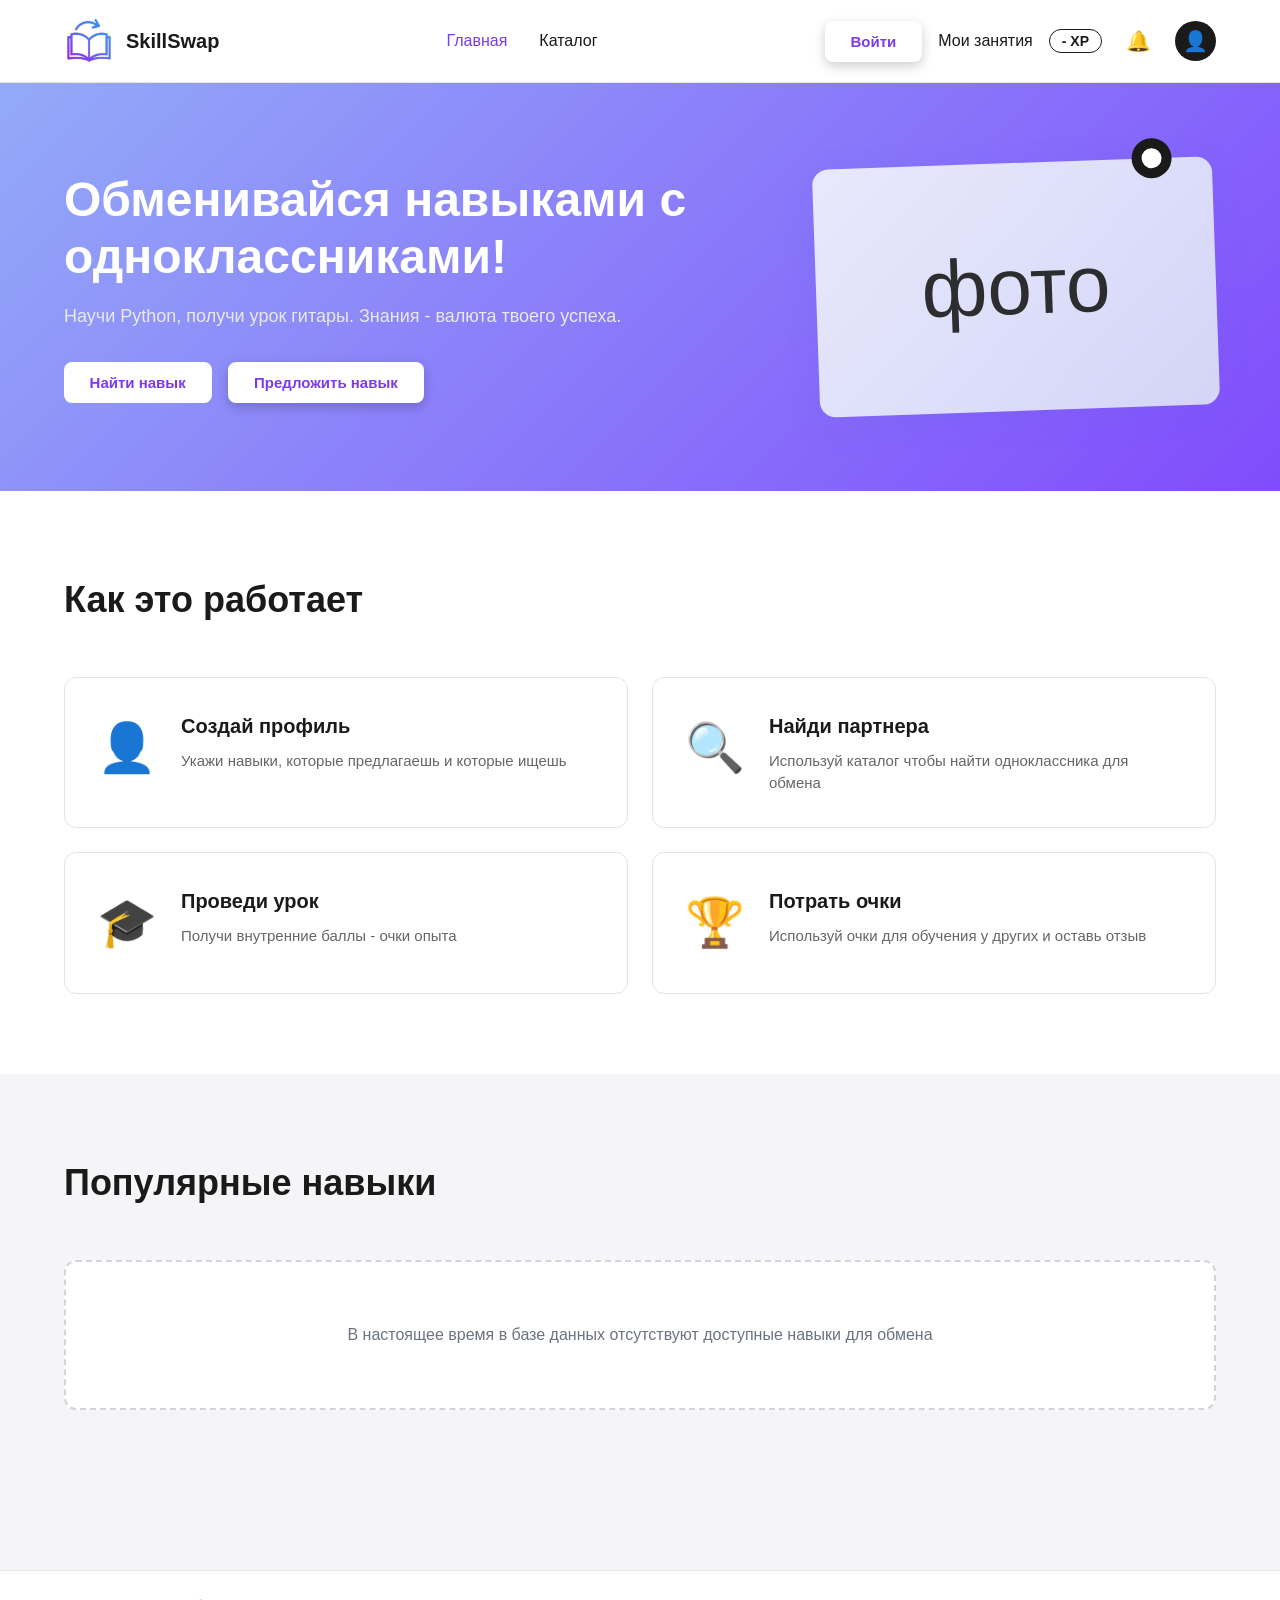
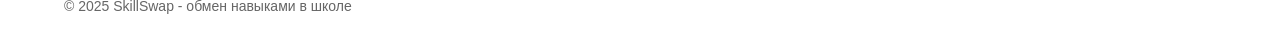
==== commit e930ced9: "Add files via upload" ====
--- a/index.html
+++ b/index.html
@@ -1,361 +1,111 @@
-<!DOCTYPE html>
-<html lang="ru">
-<head>
-    <meta charset="UTF-8">
-    <meta name="viewport" content="width=device-width, initial-scale=1.0">
-    <title>SkillSwap - Обмен навыками в школе</title>
-    <link rel="stylesheet" href="style.css">
-</head>
-<body>
-    <!-- Header -->
-    <header class="header">
-        <div class="container">
-            <div class="header__content">
-                <div class="header__logo">
-                    <h1 class="logo" data-page="home">SkillSwap</h1>
-                </div>
-                
-                <nav class="header__nav" id="mainNav">
-                    <a href="#" class="nav-link" data-page="home">Главная</a>
-                    <a href="#" class="nav-link" data-page="catalog">Каталог</a>
-                    <a href="#" class="nav-link" data-page="calendar">Календарь</a>
-                </nav>
-                
-                <div class="header__user">
-                    <!-- For non-authenticated users -->
-                    <div class="header__auth" id="authButtons">
-                        <button class="btn btn--primary btn--sm" id="loginBtn">Войти</button>
-                    </div>
-                    
-                    <!-- For authenticated users -->
-                    <div class="header__user-menu hidden" id="userMenu">
-                        <a href="#" class="nav-link" data-page="my-lessons">Мои занятия</a>
-                        <div class="user-points" id="userPoints">0 очков</div>
-                        <div class="notifications" id="notifications">
-                            <button class="notifications__btn" id="notificationsBtn">
-                                <span class="notifications__icon">🔔</span>
-                                <span class="notifications__count" id="notificationsCount">2</span>
-                            </button>
-                            <div class="notifications__dropdown hidden" id="notificationsDropdown">
-                                <div class="notifications__header">Уведомления</div>
-                                <div class="notifications__list" id="notificationsList"></div>
-                            </div>
-                        </div>
-                        <div class="profile-dropdown">
-                            <button class="profile-btn" id="profileBtn">
-                                <img src="/api/placeholder/32/32" alt="Профиль" class="profile-avatar">
-                                <span id="currentUserName">Пользователь</span>
-                            </button>
-                            <div class="profile-menu hidden" id="profileMenu">
-                                <a href="#" data-page="profile">Мой профиль</a>
-                                <button id="logoutBtn">Выйти</button>
-                            </div>
-                        </div>
-                    </div>
-                </div>
-            </div>
-        </div>
-    </header>
-
-    <!-- Main Content -->
-    <main class="main">
-        <!-- Home Page -->
-        <section class="page" id="home" data-page="home">
-            <div class="hero">
-                <div class="container">
-                    <div class="hero__content">
-                        <h1 class="hero__title">Обменивайся навыками с одноклассниками!</h1>
-                        <p class="hero__subtitle">Научи Python, получи урок гитары. Знания — валюта твоего успеха.</p>
-                        <div class="hero__actions">
-                            <button class="btn btn--primary btn--lg" data-page="catalog">Найти навык</button>
-                            <button class="btn btn--outline btn--lg" id="offerSkillBtn">Предложить навык</button>
-                        </div>
-                    </div>
-                </div>
-            </div>
-            
-            <div class="how-it-works">
-                <div class="container">
-                    <h2 class="how-it-works__title">Как это работает</h2>
-                    <div class="steps">
-                        <div class="step">
-                            <div class="step__icon">📝</div>
-                            <h3 class="step__title">Создай профиль</h3>
-                            <p class="step__text">Укажи свои навыки и что хочешь изучить</p>
-                        </div>
-                        <div class="step">
-                            <div class="step__icon">🔍</div>
-                            <h3 class="step__title">Найди партнера</h3>
-                            <p class="step__text">Ищи одноклассников с нужными навыками</p>
-                        </div>
-                        <div class="step">
-                            <div class="step__icon">🤝</div>
-                            <h3 class="step__title">Предложи обмен</h3>
-                            <p class="step__text">Договорись о времени и месте встречи</p>
-                        </div>
-                        <div class="step">
-                            <div class="step__icon">⭐</div>
-                            <h3 class="step__title">Получи опыт</h3>
-                            <p class="step__text">Изучай новое и зарабатывай очки</p>
-                        </div>
-                    </div>
-                </div>
-            </div>
-        </section>
-
-        <!-- Login/Register Page -->
-        <section class="page hidden" id="auth" data-page="auth">
-            <div class="auth-container">
-                <div class="auth-form">
-                    <div class="auth-tabs">
-                        <button class="auth-tab active" data-tab="login">Вход</button>
-                        <button class="auth-tab" data-tab="register">Регистрация</button>
-                    </div>
-                    
-                    <form class="auth-form__content" id="loginForm">
-                        <h2>Добро пожаловать!</h2>
-                        <div class="form-group">
-                            <label class="form-label" for="loginEmail">Email</label>
-                            <input type="email" id="loginEmail" class="form-control" required>
-                        </div>
-                        <div class="form-group">
-                            <label class="form-label" for="loginPassword">Пароль</label>
-                            <input type="password" id="loginPassword" class="form-control" required>
-                        </div>
-                        <button type="submit" class="btn btn--primary btn--full-width">Войти</button>
-                    </form>
-                    
-                    <form class="auth-form__content hidden" id="registerForm">
-                        <h2>Создать аккаунт</h2>
-                        <div class="form-group">
-                            <label class="form-label" for="regFirstName">Имя</label>
-                            <input type="text" id="regFirstName" class="form-control" required>
-                        </div>
-                        <div class="form-group">
-                            <label class="form-label" for="regLastName">Фамилия</label>
-                            <input type="text" id="regLastName" class="form-control" required>
-                        </div>
-                        <div class="form-group">
-                            <label class="form-label" for="regClass">Класс</label>
-                            <input type="text" id="regClass" class="form-control" placeholder="10А" required>
-                        </div>
-                        <div class="form-group">
-                            <label class="form-label" for="regEmail">Email</label>
-                            <input type="email" id="regEmail" class="form-control" required>
-                        </div>
-                        <div class="form-group">
-                            <label class="form-label" for="regPassword">Пароль</label>
-                            <input type="password" id="regPassword" class="form-control" required>
-                        </div>
-                        <button type="submit" class="btn btn--primary btn--full-width">Зарегистрироваться</button>
-                    </form>
-                </div>
-            </div>
-        </section>
-
-        <!-- Catalog Page -->
-        <section class="page hidden" id="catalog" data-page="catalog">
-            <div class="container">
-                <div class="catalog__header">
-                    <h1>Каталог участников</h1>
-                    <div class="catalog__filters" id="skillFilters">
-                        <!-- Filters will be populated by JS -->
-                    </div>
-                </div>
-                
-                <div class="catalog__grid" id="catalogGrid">
-                    <!-- User cards will be populated by JS -->
-                </div>
-            </div>
-        </section>
-
-        <!-- Profile Page -->
-        <section class="page hidden" id="profile" data-page="profile">
-            <div class="container">
-                <div class="profile-card">
-                    <div class="profile-header">
-                        <img id="profileAvatar" src="/api/placeholder/100/100" alt="Аватар" class="profile-avatar-large">
-                        <div class="profile-info">
-                            <h1 id="profileName">Имя пользователя</h1>
-                            <p id="profileClass" class="profile-class">Класс</p>
-                            <div class="profile-rating">
-                                <span class="rating" id="profileRating">★★★★★</span>
-                                <span id="profilePoints" class="profile-points">0 очков</span>
-                            </div>
-                        </div>
-                        <button class="btn btn--primary" id="editProfileBtn">Редактировать профиль</button>
-                    </div>
-                    
-                    <div class="profile-skills">
-                        <div class="skills-section">
-                            <h3>Могу научить</h3>
-                            <div class="skills-list" id="canTeachList"></div>
-                        </div>
-                        <div class="skills-section">
-                            <h3>Хочу научиться</h3>
-                            <div class="skills-list" id="wantToLearnList"></div>
-                        </div>
-                    </div>
-                </div>
-            </div>
-        </section>
-
-        <!-- My Lessons Page -->
-        <section class="page hidden" id="my-lessons" data-page="my-lessons">
-            <div class="container">
-                <h1>Мои занятия</h1>
-                <div class="lessons-filters">
-                    <button class="filter-btn active" data-filter="all">Все</button>
-                    <button class="filter-btn" data-filter="scheduled">Запланированные</button>
-                    <button class="filter-btn" data-filter="completed">Завершенные</button>
-                    <button class="filter-btn" data-filter="teaching">Преподаю</button>
-                    <button class="filter-btn" data-filter="learning">Изучаю</button>
-                </div>
-                
-                <div class="lessons-list" id="lessonsList">
-                    <!-- Lessons will be populated by JS -->
-                </div>
-            </div>
-        </section>
-
-        <!-- Calendar Page -->
-        <section class="page hidden" id="calendar" data-page="calendar">
-            <div class="container">
-                <h1>Календарь занятий</h1>
-                <div class="calendar-container">
-                    <div class="calendar" id="calendar">
-                        <!-- Calendar will be populated by JS -->
-                    </div>
-                </div>
-            </div>
-        </section>
-    </main>
-
-    <!-- Modals -->
-    <!-- Exchange Proposal Modal -->
-    <div class="modal hidden" id="exchangeModal">
-        <div class="modal__overlay"></div>
-        <div class="modal__content">
-            <div class="modal__header">
-                <h2>Предложить обмен</h2>
-                <button class="modal__close">&times;</button>
-            </div>
-            <div class="modal__body">
-                <form id="exchangeForm">
-                    <div class="form-group">
-                        <label class="form-label">Хочу изучить</label>
-                        <select class="form-control" id="skillToLearn" required>
-                            <option value="">Выберите навык</option>
-                        </select>
-                    </div>
-                    <div class="form-group">
-                        <label class="form-label">Предлагаю навык</label>
-                        <select class="form-control" id="skillToTeach" required>
-                            <option value="">Выберите навык</option>
-                        </select>
-                    </div>
-                    <div class="form-group">
-                        <label class="form-label">Дата</label>
-                        <input type="date" class="form-control" id="exchangeDate" required>
-                    </div>
-                    <div class="form-group">
-                        <label class="form-label">Время</label>
-                        <input type="time" class="form-control" id="exchangeTime" required>
-                    </div>
-                    <div class="form-group">
-                        <label class="form-label">Сообщение</label>
-                        <textarea class="form-control" id="exchangeMessage" placeholder="Расскажите подробнее о предложении..." rows="3"></textarea>
-                    </div>
-                </form>
-            </div>
-            <div class="modal__footer">
-                <button class="btn btn--outline" id="cancelExchangeBtn">Отмена</button>
-                <button class="btn btn--primary" id="submitExchangeBtn">Отправить</button>
-            </div>
-        </div>
-    </div>
-
-    <!-- Edit Profile Modal -->
-    <div class="modal hidden" id="editProfileModal">
-        <div class="modal__overlay"></div>
-        <div class="modal__content">
-            <div class="modal__header">
-                <h2>Редактировать профиль</h2>
-                <button class="modal__close">&times;</button>
-            </div>
-            <div class="modal__body">
-                <form id="editProfileForm">
-                    <div class="form-group">
-                        <label class="form-label">Аватар</label>
-                        <input type="file" class="form-control" id="avatarInput" accept="image/*">
-                    </div>
-                    <div class="form-group">
-                        <label class="form-label">Имя</label>
-                        <input type="text" class="form-control" id="editFirstName" required>
-                    </div>
-                    <div class="form-group">
-                        <label class="form-label">Фамилия</label>
-                        <input type="text" class="form-control" id="editLastName" required>
-                    </div>
-                    <div class="form-group">
-                        <label class="form-label">Класс</label>
-                        <input type="text" class="form-control" id="editClass" required>
-                    </div>
-                    <div class="form-group">
-                        <label class="form-label">Могу научить (через запятую)</label>
-                        <input type="text" class="form-control" id="editCanTeach" placeholder="Python, JavaScript, Математика">
-                    </div>
-                    <div class="form-group">
-                        <label class="form-label">Хочу научиться (через запятую)</label>
-                        <input type="text" class="form-control" id="editWantToLearn" placeholder="Гитара, Английский, Рисование">
-                    </div>
-                </form>
-            </div>
-            <div class="modal__footer">
-                <button class="btn btn--outline" id="cancelEditBtn">Отмена</button>
-                <button class="btn btn--primary" id="saveProfileBtn">Сохранить</button>
-            </div>
-        </div>
-    </div>
-
-    <!-- Notification Detail Modal -->
-    <div class="modal hidden" id="notificationModal">
-        <div class="modal__overlay"></div>
-        <div class="modal__content">
-            <div class="modal__header">
-                <h2>Предложение обмена</h2>
-                <button class="modal__close">&times;</button>
-            </div>
-            <div class="modal__body" id="notificationModalBody">
-                <!-- Content will be populated by JS -->
-            </div>
-            <div class="modal__footer">
-                <button class="btn btn--outline" id="declineExchangeBtn">Отклонить</button>
-                <button class="btn btn--primary" id="acceptExchangeBtn">Принять</button>
-            </div>
-        </div>
-    </div>
-
-    <!-- Chat Modal -->
-    <div class="modal hidden" id="chatModal">
-        <div class="modal__overlay"></div>
-        <div class="modal__content modal__content--chat">
-            <div class="modal__header">
-                <h2 id="chatPartnerName">Чат</h2>
-                <button class="modal__close">&times;</button>
-            </div>
-            <div class="modal__body">
-                <div class="chat-messages" id="chatMessages">
-                    <!-- Messages will be populated by JS -->
-                </div>
-                <div class="chat-input">
-                    <input type="text" class="form-control" id="messageInput" placeholder="Введите сообщение...">
-                    <button class="btn btn--primary" id="sendMessageBtn">Отправить</button>
-                </div>
-            </div>
-        </div>
-    </div>
-
-    <script src="app.js"></script>
-</body>
-</html>+<!DOCTYPE html>
+<html lang="ru">
+<head>
+    <meta charset="UTF-8">
+    <meta name="viewport" content="width=device-width, initial-scale=1.0">
+    <title>SkillSwap - Обмен навыками</title>
+    <link rel="stylesheet" href="style.css">
+</head>
+<body>
+    <header class="header">
+        <div class="container">
+            <div class="header-content">
+            <div class="logo">
+                <img src="logo.jpg" alt="SkillSwap" class="logo-icon">
+                <span class="logo-text">SkillSwap</span>
+            </div>
+                <nav class="nav">
+                    <a href="index.html" class="nav-link-now">Главная</a>
+                    <a href="catalog.html" class="nav-link">Каталог</a>
+                </nav>
+                <div class="header-actions">
+                    <button class="btn-primary">Войти</button>
+                    <a href="#" class="nav-link btn-login-mod">Мои занятия</a> <!--!!!!!! -->
+                    <span class="points">- XP</span>
+                    <button class="icon-btn btn-login-mod">🔔</button>  <!--!!!!!! -->
+                    <button class="icon-btn profile-btn btn-login-mod">👤</button> <!--!!!!!! -->
+                </div>
+            </div>
+        </div>
+    </header>
+
+    <main>
+        <section class="hero">
+            <div class="container">
+                <div class="hero-content">
+                    <div class="hero-text">
+                        <h1 class="hero-title">Обменивайся навыками с одноклассниками!</h1>
+                        <p class="hero-subtitle">Научи Python, получи урок гитары. Знания - валюта твоего успеха.</p>
+                        <div class="hero-buttons">
+                            <button class="btn-secondary btn-login-mod">Найти навык</button> <!--!!!!!! -->
+                            <button class="btn-primary btn-login-mod">Предложить навык</button> <!--!!!!!! -->
+                        </div>
+                    </div>
+                    <div class="hero-image">
+                        <div class="photo-card">
+                            <div class="photo-pin"></div>
+                            <p class="photo-text">фото</p>
+                        </div>
+                    </div>
+                </div>
+            </div>
+        </section>
+
+        <section class="how-it-works">
+            <div class="container">
+                <h2 class="section-title">Как это работает</h2>
+                <div class="features-grid">
+                    <div class="feature-card">
+                        <div class="feature-icon">👤</div>
+                        <div class="feature-content">
+                            <h3 class="feature-title">Создай профиль</h3>
+                            <p class="feature-text">Укажи навыки, которые предлагаешь и которые ищешь</p>
+                        </div>
+                    </div>
+                    <div class="feature-card">
+                        <div class="feature-icon">🔍</div>
+                        <div class="feature-content">
+                            <h3 class="feature-title">Найди партнера</h3>
+                            <p class="feature-text">Используй каталог чтобы найти одноклассника для обмена</p>
+                        </div>
+                    </div>
+                    <div class="feature-card">
+                        <div class="feature-icon">🎓</div>
+                        <div class="feature-content">
+                            <h3 class="feature-title">Проведи урок</h3>
+                            <p class="feature-text">Получи внутренние баллы - очки опыта</p>
+                        </div>
+                    </div>
+                    <div class="feature-card">
+                        <div class="feature-icon">🏆</div>
+                        <div class="feature-content">
+                            <h3 class="feature-title">Потрать очки</h3>
+                            <p class="feature-text">Используй очки для обучения у других и оставь отзыв</p>
+                        </div>
+                    </div>
+                </div>
+            </div>
+        </section>
+
+        <section class="popular-skills">
+            <div class="container">
+                <h2 class="section-title">Популярные навыки</h2>
+                <div class="empty-state">
+                    <p class="empty-state-text">В настоящее время в базе данных отсутствуют доступные навыки для обмена</p>
+                </div>
+            </div>
+        </section>
+    </main>
+
+    <footer class="footer">
+        <div class="container">
+            <div class="footer-content">
+                <p class="footer-text">© 2025 SkillSwap - обмен навыками в школе</p>
+            </div>
+        </div>
+    </footer>
+
+    <script src="modal-loader.js"></script>
+    <script src="homePage.js"></script>
+</body>
+</html>
--- a/style.css
+++ b/style.css
@@ -1,1579 +1,637 @@
-:root {
-  /* Primitive Color Tokens */
-  --color-white: rgba(255, 255, 255, 1);
-  --color-black: rgba(0, 0, 0, 1);
-  --color-cream-50: rgba(252, 252, 249, 1);
-  --color-cream-100: rgba(255, 255, 253, 1);
-  --color-gray-200: rgba(245, 245, 245, 1);
-  --color-gray-300: rgba(167, 169, 169, 1);
-  --color-gray-400: rgba(119, 124, 124, 1);
-  --color-slate-500: rgba(98, 108, 113, 1);
-  --color-brown-600: rgba(94, 82, 64, 1);
-  --color-charcoal-700: rgba(31, 33, 33, 1);
-  --color-charcoal-800: rgba(38, 40, 40, 1);
-  --color-slate-900: rgba(19, 52, 59, 1);
-  --color-teal-300: rgba(50, 184, 198, 1);
-  --color-teal-400: rgba(45, 166, 178, 1);
-  --color-teal-500: rgba(33, 128, 141, 1);
-  --color-teal-600: rgba(29, 116, 128, 1);
-  --color-teal-700: rgba(26, 104, 115, 1);
-  --color-teal-800: rgba(41, 150, 161, 1);
-  --color-red-400: rgba(255, 84, 89, 1);
-  --color-red-500: rgba(192, 21, 47, 1);
-  --color-orange-400: rgba(230, 129, 97, 1);
-  --color-orange-500: rgba(168, 75, 47, 1);
-
-  /* RGB versions for opacity control */
-  --color-brown-600-rgb: 94, 82, 64;
-  --color-teal-500-rgb: 33, 128, 141;
-  --color-slate-900-rgb: 19, 52, 59;
-  --color-slate-500-rgb: 98, 108, 113;
-  --color-red-500-rgb: 192, 21, 47;
-  --color-red-400-rgb: 255, 84, 89;
-  --color-orange-500-rgb: 168, 75, 47;
-  --color-orange-400-rgb: 230, 129, 97;
-
-  /* Background color tokens (Light Mode) */
-  --color-bg-1: rgba(59, 130, 246, 0.08); /* Light blue */
-  --color-bg-2: rgba(245, 158, 11, 0.08); /* Light yellow */
-  --color-bg-3: rgba(34, 197, 94, 0.08); /* Light green */
-  --color-bg-4: rgba(239, 68, 68, 0.08); /* Light red */
-  --color-bg-5: rgba(147, 51, 234, 0.08); /* Light purple */
-  --color-bg-6: rgba(249, 115, 22, 0.08); /* Light orange */
-  --color-bg-7: rgba(236, 72, 153, 0.08); /* Light pink */
-  --color-bg-8: rgba(6, 182, 212, 0.08); /* Light cyan */
-
-  /* Semantic Color Tokens (Light Mode) */
-  --color-background: var(--color-cream-50);
-  --color-surface: var(--color-cream-100);
-  --color-text: var(--color-slate-900);
-  --color-text-secondary: var(--color-slate-500);
-  --color-primary: var(--color-teal-500);
-  --color-primary-hover: var(--color-teal-600);
-  --color-primary-active: var(--color-teal-700);
-  --color-secondary: rgba(var(--color-brown-600-rgb), 0.12);
-  --color-secondary-hover: rgba(var(--color-brown-600-rgb), 0.2);
-  --color-secondary-active: rgba(var(--color-brown-600-rgb), 0.25);
-  --color-border: rgba(var(--color-brown-600-rgb), 0.2);
-  --color-btn-primary-text: var(--color-cream-50);
-  --color-card-border: rgba(var(--color-brown-600-rgb), 0.12);
-  --color-card-border-inner: rgba(var(--color-brown-600-rgb), 0.12);
-  --color-error: var(--color-red-500);
-  --color-success: var(--color-teal-500);
-  --color-warning: var(--color-orange-500);
-  --color-info: var(--color-slate-500);
-  --color-focus-ring: rgba(var(--color-teal-500-rgb), 0.4);
-  --color-select-caret: rgba(var(--color-slate-900-rgb), 0.8);
-
-  /* Common style patterns */
-  --focus-ring: 0 0 0 3px var(--color-focus-ring);
-  --focus-outline: 2px solid var(--color-primary);
-  --status-bg-opacity: 0.15;
-  --status-border-opacity: 0.25;
-  --select-caret-light: url("data:image/svg+xml,%3Csvg xmlns='http://www.w3.org/2000/svg' width='16' height='16' viewBox='0 0 24 24' fill='none' stroke='%23134252' stroke-width='2' stroke-linecap='round' stroke-linejoin='round'%3E%3Cpolyline points='6 9 12 15 18 9'%3E%3C/polyline%3E%3C/svg%3E");
-  --select-caret-dark: url("data:image/svg+xml,%3Csvg xmlns='http://www.w3.org/2000/svg' width='16' height='16' viewBox='0 0 24 24' fill='none' stroke='%23f5f5f5' stroke-width='2' stroke-linecap='round' stroke-linejoin='round'%3E%3Cpolyline points='6 9 12 15 18 9'%3E%3C/polyline%3E%3C/svg%3E");
-
-  /* RGB versions for opacity control */
-  --color-success-rgb: 33, 128, 141;
-  --color-error-rgb: 192, 21, 47;
-  --color-warning-rgb: 168, 75, 47;
-  --color-info-rgb: 98, 108, 113;
-
-  /* Typography */
-  --font-family-base: "FKGroteskNeue", "Geist", "Inter", -apple-system,
-    BlinkMacSystemFont, "Segoe UI", Roboto, sans-serif;
-  --font-family-mono: "Berkeley Mono", ui-monospace, SFMono-Regular, Menlo,
-    Monaco, Consolas, monospace;
-  --font-size-xs: 11px;
-  --font-size-sm: 12px;
-  --font-size-base: 14px;
-  --font-size-md: 14px;
-  --font-size-lg: 16px;
-  --font-size-xl: 18px;
-  --font-size-2xl: 20px;
-  --font-size-3xl: 24px;
-  --font-size-4xl: 30px;
-  --font-weight-normal: 400;
-  --font-weight-medium: 500;
-  --font-weight-semibold: 550;
-  --font-weight-bold: 600;
-  --line-height-tight: 1.2;
-  --line-height-normal: 1.5;
-  --letter-spacing-tight: -0.01em;
-
-  /* Spacing */
-  --space-0: 0;
-  --space-1: 1px;
-  --space-2: 2px;
-  --space-4: 4px;
-  --space-6: 6px;
-  --space-8: 8px;
-  --space-10: 10px;
-  --space-12: 12px;
-  --space-16: 16px;
-  --space-20: 20px;
-  --space-24: 24px;
-  --space-32: 32px;
-
-  /* Border Radius */
-  --radius-sm: 6px;
-  --radius-base: 8px;
-  --radius-md: 10px;
-  --radius-lg: 12px;
-  --radius-full: 9999px;
-
-  /* Shadows */
-  --shadow-xs: 0 1px 2px rgba(0, 0, 0, 0.02);
-  --shadow-sm: 0 1px 3px rgba(0, 0, 0, 0.04), 0 1px 2px rgba(0, 0, 0, 0.02);
-  --shadow-md: 0 4px 6px -1px rgba(0, 0, 0, 0.04),
-    0 2px 4px -1px rgba(0, 0, 0, 0.02);
-  --shadow-lg: 0 10px 15px -3px rgba(0, 0, 0, 0.04),
-    0 4px 6px -2px rgba(0, 0, 0, 0.02);
-  --shadow-inset-sm: inset 0 1px 0 rgba(255, 255, 255, 0.15),
-    inset 0 -1px 0 rgba(0, 0, 0, 0.03);
-
-  /* Animation */
-  --duration-fast: 150ms;
-  --duration-normal: 250ms;
-  --ease-standard: cubic-bezier(0.16, 1, 0.3, 1);
-
-  /* Layout */
-  --container-sm: 640px;
-  --container-md: 768px;
-  --container-lg: 1024px;
-  --container-xl: 1280px;
-}
-
-/* Dark mode colors */
-@media (prefers-color-scheme: dark) {
-  :root {
-    /* RGB versions for opacity control (Dark Mode) */
-    --color-gray-400-rgb: 119, 124, 124;
-    --color-teal-300-rgb: 50, 184, 198;
-    --color-gray-300-rgb: 167, 169, 169;
-    --color-gray-200-rgb: 245, 245, 245;
-
-    /* Background color tokens (Dark Mode) */
-    --color-bg-1: rgba(29, 78, 216, 0.15); /* Dark blue */
-    --color-bg-2: rgba(180, 83, 9, 0.15); /* Dark yellow */
-    --color-bg-3: rgba(21, 128, 61, 0.15); /* Dark green */
-    --color-bg-4: rgba(185, 28, 28, 0.15); /* Dark red */
-    --color-bg-5: rgba(107, 33, 168, 0.15); /* Dark purple */
-    --color-bg-6: rgba(194, 65, 12, 0.15); /* Dark orange */
-    --color-bg-7: rgba(190, 24, 93, 0.15); /* Dark pink */
-    --color-bg-8: rgba(8, 145, 178, 0.15); /* Dark cyan */
-
-    /* Semantic Color Tokens (Dark Mode) */
-    --color-background: var(--color-charcoal-700);
-    --color-surface: var(--color-charcoal-800);
-    --color-text: var(--color-gray-200);
-    --color-text-secondary: rgba(var(--color-gray-300-rgb), 0.7);
-    --color-primary: var(--color-teal-300);
-    --color-primary-hover: var(--color-teal-400);
-    --color-primary-active: var(--color-teal-800);
-    --color-secondary: rgba(var(--color-gray-400-rgb), 0.15);
-    --color-secondary-hover: rgba(var(--color-gray-400-rgb), 0.25);
-    --color-secondary-active: rgba(var(--color-gray-400-rgb), 0.3);
-    --color-border: rgba(var(--color-gray-400-rgb), 0.3);
-    --color-error: var(--color-red-400);
-    --color-success: var(--color-teal-300);
-    --color-warning: var(--color-orange-400);
-    --color-info: var(--color-gray-300);
-    --color-focus-ring: rgba(var(--color-teal-300-rgb), 0.4);
-    --color-btn-primary-text: var(--color-slate-900);
-    --color-card-border: rgba(var(--color-gray-400-rgb), 0.2);
-    --color-card-border-inner: rgba(var(--color-gray-400-rgb), 0.15);
-    --shadow-inset-sm: inset 0 1px 0 rgba(255, 255, 255, 0.1),
-      inset 0 -1px 0 rgba(0, 0, 0, 0.15);
-    --button-border-secondary: rgba(var(--color-gray-400-rgb), 0.2);
-    --color-border-secondary: rgba(var(--color-gray-400-rgb), 0.2);
-    --color-select-caret: rgba(var(--color-gray-200-rgb), 0.8);
-
-    /* Common style patterns - updated for dark mode */
-    --focus-ring: 0 0 0 3px var(--color-focus-ring);
-    --focus-outline: 2px solid var(--color-primary);
-    --status-bg-opacity: 0.15;
-    --status-border-opacity: 0.25;
-    --select-caret-light: url("data:image/svg+xml,%3Csvg xmlns='http://www.w3.org/2000/svg' width='16' height='16' viewBox='0 0 24 24' fill='none' stroke='%23134252' stroke-width='2' stroke-linecap='round' stroke-linejoin='round'%3E%3Cpolyline points='6 9 12 15 18 9'%3E%3C/polyline%3E%3C/svg%3E");
-    --select-caret-dark: url("data:image/svg+xml,%3Csvg xmlns='http://www.w3.org/2000/svg' width='16' height='16' viewBox='0 0 24 24' fill='none' stroke='%23f5f5f5' stroke-width='2' stroke-linecap='round' stroke-linejoin='round'%3E%3Cpolyline points='6 9 12 15 18 9'%3E%3C/polyline%3E%3C/svg%3E");
-
-    /* RGB versions for dark mode */
-    --color-success-rgb: var(--color-teal-300-rgb);
-    --color-error-rgb: var(--color-red-400-rgb);
-    --color-warning-rgb: var(--color-orange-400-rgb);
-    --color-info-rgb: var(--color-gray-300-rgb);
-  }
-}
-
-/* Data attribute for manual theme switching */
-[data-color-scheme="dark"] {
-  /* RGB versions for opacity control (dark mode) */
-  --color-gray-400-rgb: 119, 124, 124;
-  --color-teal-300-rgb: 50, 184, 198;
-  --color-gray-300-rgb: 167, 169, 169;
-  --color-gray-200-rgb: 245, 245, 245;
-
-  /* Colorful background palette - Dark Mode */
-  --color-bg-1: rgba(29, 78, 216, 0.15); /* Dark blue */
-  --color-bg-2: rgba(180, 83, 9, 0.15); /* Dark yellow */
-  --color-bg-3: rgba(21, 128, 61, 0.15); /* Dark green */
-  --color-bg-4: rgba(185, 28, 28, 0.15); /* Dark red */
-  --color-bg-5: rgba(107, 33, 168, 0.15); /* Dark purple */
-  --color-bg-6: rgba(194, 65, 12, 0.15); /* Dark orange */
-  --color-bg-7: rgba(190, 24, 93, 0.15); /* Dark pink */
-  --color-bg-8: rgba(8, 145, 178, 0.15); /* Dark cyan */
-
-  /* Semantic Color Tokens (Dark Mode) */
-  --color-background: var(--color-charcoal-700);
-  --color-surface: var(--color-charcoal-800);
-  --color-text: var(--color-gray-200);
-  --color-text-secondary: rgba(var(--color-gray-300-rgb), 0.7);
-  --color-primary: var(--color-teal-300);
-  --color-primary-hover: var(--color-teal-400);
-  --color-primary-active: var(--color-teal-800);
-  --color-secondary: rgba(var(--color-gray-400-rgb), 0.15);
-  --color-secondary-hover: rgba(var(--color-gray-400-rgb), 0.25);
-  --color-secondary-active: rgba(var(--color-gray-400-rgb), 0.3);
-  --color-border: rgba(var(--color-gray-400-rgb), 0.3);
-  --color-error: var(--color-red-400);
-  --color-success: var(--color-teal-300);
-  --color-warning: var(--color-orange-400);
-  --color-info: var(--color-gray-300);
-  --color-focus-ring: rgba(var(--color-teal-300-rgb), 0.4);
-  --color-btn-primary-text: var(--color-slate-900);
-  --color-card-border: rgba(var(--color-gray-400-rgb), 0.15);
-  --color-card-border-inner: rgba(var(--color-gray-400-rgb), 0.15);
-  --shadow-inset-sm: inset 0 1px 0 rgba(255, 255, 255, 0.1),
-    inset 0 -1px 0 rgba(0, 0, 0, 0.15);
-  --color-border-secondary: rgba(var(--color-gray-400-rgb), 0.2);
-  --color-select-caret: rgba(var(--color-gray-200-rgb), 0.8);
-
-  /* Common style patterns - updated for dark mode */
-  --focus-ring: 0 0 0 3px var(--color-focus-ring);
-  --focus-outline: 2px solid var(--color-primary);
-  --status-bg-opacity: 0.15;
-  --status-border-opacity: 0.25;
-  --select-caret-light: url("data:image/svg+xml,%3Csvg xmlns='http://www.w3.org/2000/svg' width='16' height='16' viewBox='0 0 24 24' fill='none' stroke='%23134252' stroke-width='2' stroke-linecap='round' stroke-linejoin='round'%3E%3Cpolyline points='6 9 12 15 18 9'%3E%3C/polyline%3E%3C/svg%3E");
-  --select-caret-dark: url("data:image/svg+xml,%3Csvg xmlns='http://www.w3.org/2000/svg' width='16' height='16' viewBox='0 0 24 24' fill='none' stroke='%23f5f5f5' stroke-width='2' stroke-linecap='round' stroke-linejoin='round'%3E%3Cpolyline points='6 9 12 15 18 9'%3E%3C/polyline%3E%3C/svg%3E");
-
-  /* RGB versions for dark mode */
-  --color-success-rgb: var(--color-teal-300-rgb);
-  --color-error-rgb: var(--color-red-400-rgb);
-  --color-warning-rgb: var(--color-orange-400-rgb);
-  --color-info-rgb: var(--color-gray-300-rgb);
-}
-
-[data-color-scheme="light"] {
-  /* RGB versions for opacity control (light mode) */
-  --color-brown-600-rgb: 94, 82, 64;
-  --color-teal-500-rgb: 33, 128, 141;
-  --color-slate-900-rgb: 19, 52, 59;
-
-  /* Semantic Color Tokens (Light Mode) */
-  --color-background: var(--color-cream-50);
-  --color-surface: var(--color-cream-100);
-  --color-text: var(--color-slate-900);
-  --color-text-secondary: var(--color-slate-500);
-  --color-primary: var(--color-teal-500);
-  --color-primary-hover: var(--color-teal-600);
-  --color-primary-active: var(--color-teal-700);
-  --color-secondary: rgba(var(--color-brown-600-rgb), 0.12);
-  --color-secondary-hover: rgba(var(--color-brown-600-rgb), 0.2);
-  --color-secondary-active: rgba(var(--color-brown-600-rgb), 0.25);
-  --color-border: rgba(var(--color-brown-600-rgb), 0.2);
-  --color-btn-primary-text: var(--color-cream-50);
-  --color-card-border: rgba(var(--color-brown-600-rgb), 0.12);
-  --color-card-border-inner: rgba(var(--color-brown-600-rgb), 0.12);
-  --color-error: var(--color-red-500);
-  --color-success: var(--color-teal-500);
-  --color-warning: var(--color-orange-500);
-  --color-info: var(--color-slate-500);
-  --color-focus-ring: rgba(var(--color-teal-500-rgb), 0.4);
-
-  /* RGB versions for light mode */
-  --color-success-rgb: var(--color-teal-500-rgb);
-  --color-error-rgb: var(--color-red-500-rgb);
-  --color-warning-rgb: var(--color-orange-500-rgb);
-  --color-info-rgb: var(--color-slate-500-rgb);
-}
-
-/* Base styles */
-html {
-  font-size: var(--font-size-base);
-  font-family: var(--font-family-base);
-  line-height: var(--line-height-normal);
-  color: var(--color-text);
-  background-color: var(--color-background);
-  -webkit-font-smoothing: antialiased;
-  box-sizing: border-box;
-}
-
-body {
-  margin: 0;
-  padding: 0;
-}
-
-*,
-*::before,
-*::after {
-  box-sizing: inherit;
-}
-
-/* Typography */
-h1,
-h2,
-h3,
-h4,
-h5,
-h6 {
-  margin: 0;
-  font-weight: var(--font-weight-semibold);
-  line-height: var(--line-height-tight);
-  color: var(--color-text);
-  letter-spacing: var(--letter-spacing-tight);
-}
-
-h1 {
-  font-size: var(--font-size-4xl);
-}
-h2 {
-  font-size: var(--font-size-3xl);
-}
-h3 {
-  font-size: var(--font-size-2xl);
-}
-h4 {
-  font-size: var(--font-size-xl);
-}
-h5 {
-  font-size: var(--font-size-lg);
-}
-h6 {
-  font-size: var(--font-size-md);
-}
-
-p {
-  margin: 0 0 var(--space-16) 0;
-}
-
-a {
-  color: var(--color-primary);
-  text-decoration: none;
-  transition: color var(--duration-fast) var(--ease-standard);
-}
-
-a:hover {
-  color: var(--color-primary-hover);
-}
-
-code,
-pre {
-  font-family: var(--font-family-mono);
-  font-size: calc(var(--font-size-base) * 0.95);
-  background-color: var(--color-secondary);
-  border-radius: var(--radius-sm);
-}
-
-code {
-  padding: var(--space-1) var(--space-4);
-}
-
-pre {
-  padding: var(--space-16);
-  margin: var(--space-16) 0;
-  overflow: auto;
-  border: 1px solid var(--color-border);
-}
-
-pre code {
-  background: none;
-  padding: 0;
-}
-
-/* Buttons */
-.btn {
-  display: inline-flex;
-  align-items: center;
-  justify-content: center;
-  padding: var(--space-8) var(--space-16);
-  border-radius: var(--radius-base);
-  font-size: var(--font-size-base);
-  font-weight: 500;
-  line-height: 1.5;
-  cursor: pointer;
-  transition: all var(--duration-normal) var(--ease-standard);
-  border: none;
-  text-decoration: none;
-  position: relative;
-}
-
-.btn:focus-visible {
-  outline: none;
-  box-shadow: var(--focus-ring);
-}
-
-.btn--primary {
-  background: var(--color-primary);
-  color: var(--color-btn-primary-text);
-}
-
-.btn--primary:hover {
-  background: var(--color-primary-hover);
-}
-
-.btn--primary:active {
-  background: var(--color-primary-active);
-}
-
-.btn--secondary {
-  background: var(--color-secondary);
-  color: var(--color-text);
-}
-
-.btn--secondary:hover {
-  background: var(--color-secondary-hover);
-}
-
-.btn--secondary:active {
-  background: var(--color-secondary-active);
-}
-
-.btn--outline {
-  background: transparent;
-  border: 1px solid var(--color-border);
-  color: var(--color-text);
-}
-
-.btn--outline:hover {
-  background: var(--color-secondary);
-}
-
-.btn--sm {
-  padding: var(--space-4) var(--space-12);
-  font-size: var(--font-size-sm);
-  border-radius: var(--radius-sm);
-}
-
-.btn--lg {
-  padding: var(--space-10) var(--space-20);
-  font-size: var(--font-size-lg);
-  border-radius: var(--radius-md);
-}
-
-.btn--full-width {
-  width: 100%;
-}
-
-.btn:disabled {
-  opacity: 0.5;
-  cursor: not-allowed;
-}
-
-/* Form elements */
-.form-control {
-  display: block;
-  width: 100%;
-  padding: var(--space-8) var(--space-12);
-  font-size: var(--font-size-md);
-  line-height: 1.5;
-  color: var(--color-text);
-  background-color: var(--color-surface);
-  border: 1px solid var(--color-border);
-  border-radius: var(--radius-base);
-  transition: border-color var(--duration-fast) var(--ease-standard),
-    box-shadow var(--duration-fast) var(--ease-standard);
-}
-
-textarea.form-control {
-  font-family: var(--font-family-base);
-  font-size: var(--font-size-base);
-}
-
-select.form-control {
-  padding: var(--space-8) var(--space-12);
-  -webkit-appearance: none;
-  -moz-appearance: none;
-  appearance: none;
-  background-image: var(--select-caret-light);
-  background-repeat: no-repeat;
-  background-position: right var(--space-12) center;
-  background-size: 16px;
-  padding-right: var(--space-32);
-}
-
-/* Add a dark mode specific caret */
-@media (prefers-color-scheme: dark) {
-  select.form-control {
-    background-image: var(--select-caret-dark);
-  }
-}
-
-/* Also handle data-color-scheme */
-[data-color-scheme="dark"] select.form-control {
-  background-image: var(--select-caret-dark);
-}
-
-[data-color-scheme="light"] select.form-control {
-  background-image: var(--select-caret-light);
-}
-
-.form-control:focus {
-  border-color: var(--color-primary);
-  outline: var(--focus-outline);
-}
-
-.form-label {
-  display: block;
-  margin-bottom: var(--space-8);
-  font-weight: var(--font-weight-medium);
-  font-size: var(--font-size-sm);
-}
-
-.form-group {
-  margin-bottom: var(--space-16);
-}
-
-/* Card component */
-.card {
-  background-color: var(--color-surface);
-  border-radius: var(--radius-lg);
-  border: 1px solid var(--color-card-border);
-  box-shadow: var(--shadow-sm);
-  overflow: hidden;
-  transition: box-shadow var(--duration-normal) var(--ease-standard);
-}
-
-.card:hover {
-  box-shadow: var(--shadow-md);
-}
-
-.card__body {
-  padding: var(--space-16);
-}
-
-.card__header,
-.card__footer {
-  padding: var(--space-16);
-  border-bottom: 1px solid var(--color-card-border-inner);
-}
-
-/* Status indicators - simplified with CSS variables */
-.status {
-  display: inline-flex;
-  align-items: center;
-  padding: var(--space-6) var(--space-12);
-  border-radius: var(--radius-full);
-  font-weight: var(--font-weight-medium);
-  font-size: var(--font-size-sm);
-}
-
-.status--success {
-  background-color: rgba(
-    var(--color-success-rgb, 33, 128, 141),
-    var(--status-bg-opacity)
-  );
-  color: var(--color-success);
-  border: 1px solid
-    rgba(var(--color-success-rgb, 33, 128, 141), var(--status-border-opacity));
-}
-
-.status--error {
-  background-color: rgba(
-    var(--color-error-rgb, 192, 21, 47),
-    var(--status-bg-opacity)
-  );
-  color: var(--color-error);
-  border: 1px solid
-    rgba(var(--color-error-rgb, 192, 21, 47), var(--status-border-opacity));
-}
-
-.status--warning {
-  background-color: rgba(
-    var(--color-warning-rgb, 168, 75, 47),
-    var(--status-bg-opacity)
-  );
-  color: var(--color-warning);
-  border: 1px solid
-    rgba(var(--color-warning-rgb, 168, 75, 47), var(--status-border-opacity));
-}
-
-.status--info {
-  background-color: rgba(
-    var(--color-info-rgb, 98, 108, 113),
-    var(--status-bg-opacity)
-  );
-  color: var(--color-info);
-  border: 1px solid
-    rgba(var(--color-info-rgb, 98, 108, 113), var(--status-border-opacity));
-}
-
-/* Container layout */
-.container {
-  width: 100%;
-  margin-right: auto;
-  margin-left: auto;
-  padding-right: var(--space-16);
-  padding-left: var(--space-16);
-}
-
-@media (min-width: 640px) {
-  .container {
-    max-width: var(--container-sm);
-  }
-}
-@media (min-width: 768px) {
-  .container {
-    max-width: var(--container-md);
-  }
-}
-@media (min-width: 1024px) {
-  .container {
-    max-width: var(--container-lg);
-  }
-}
-@media (min-width: 1280px) {
-  .container {
-    max-width: var(--container-xl);
-  }
-}
-
-/* Utility classes */
-.flex {
-  display: flex;
-}
-.flex-col {
-  flex-direction: column;
-}
-.items-center {
-  align-items: center;
-}
-.justify-center {
-  justify-content: center;
-}
-.justify-between {
-  justify-content: space-between;
-}
-.gap-4 {
-  gap: var(--space-4);
-}
-.gap-8 {
-  gap: var(--space-8);
-}
-.gap-16 {
-  gap: var(--space-16);
-}
-
-.m-0 {
-  margin: 0;
-}
-.mt-8 {
-  margin-top: var(--space-8);
-}
-.mb-8 {
-  margin-bottom: var(--space-8);
-}
-.mx-8 {
-  margin-left: var(--space-8);
-  margin-right: var(--space-8);
-}
-.my-8 {
-  margin-top: var(--space-8);
-  margin-bottom: var(--space-8);
-}
-
-.p-0 {
-  padding: 0;
-}
-.py-8 {
-  padding-top: var(--space-8);
-  padding-bottom: var(--space-8);
-}
-.px-8 {
-  padding-left: var(--space-8);
-  padding-right: var(--space-8);
-}
-.py-16 {
-  padding-top: var(--space-16);
-  padding-bottom: var(--space-16);
-}
-.px-16 {
-  padding-left: var(--space-16);
-  padding-right: var(--space-16);
-}
-
-.block {
-  display: block;
-}
-.hidden {
-  display: none;
-}
-
-/* Accessibility */
-.sr-only {
-  position: absolute;
-  width: 1px;
-  height: 1px;
-  padding: 0;
-  margin: -1px;
-  overflow: hidden;
-  clip: rect(0, 0, 0, 0);
-  white-space: nowrap;
-  border-width: 0;
-}
-
-:focus-visible {
-  outline: var(--focus-outline);
-  outline-offset: 2px;
-}
-
-/* Dark mode specifics */
-[data-color-scheme="dark"] .btn--outline {
-  border: 1px solid var(--color-border-secondary);
-}
-
-@font-face {
-  font-family: 'FKGroteskNeue';
-  src: url('https://r2cdn.perplexity.ai/fonts/FKGroteskNeue.woff2')
-    format('woff2');
-}
-
-/* END PERPLEXITY DESIGN SYSTEM */
-/* Custom styles for SkillSwap */
-
-/* Header Styles */
-.header {
-  background: var(--color-surface);
-  border-bottom: 1px solid var(--color-border);
-  position: sticky;
-  top: 0;
-  z-index: 100;
-  box-shadow: var(--shadow-sm);
-}
-
-.header__content {
-  display: flex;
-  align-items: center;
-  justify-content: space-between;
-  padding: var(--space-16) 0;
-}
-
-.header__logo .logo {
-  font-family: 'Times New Roman', serif;
-  font-size: var(--font-size-2xl);
-  color: var(--color-primary);
-  margin: 0;
-  cursor: pointer;
-  transition: color var(--duration-fast) var(--ease-standard);
-}
-
-.header__logo .logo:hover {
-  color: var(--color-primary-hover);
-}
-
-.header__nav {
-  display: flex;
-  gap: var(--space-24);
-}
-
-.nav-link {
-  color: var(--color-text);
-  font-weight: var(--font-weight-medium);
-  padding: var(--space-8) var(--space-16);
-  border-radius: var(--radius-base);
-  transition: all var(--duration-fast) var(--ease-standard);
-}
-
-.nav-link:hover {
-  background: var(--color-secondary);
-  color: var(--color-primary);
-}
-
-.header__user {
-  display: flex;
-  align-items: center;
-  gap: var(--space-16);
-}
-
-.header__user-menu {
-  display: flex;
-  align-items: center;
-  gap: var(--space-16);
-}
-
-.user-points {
-  font-weight: var(--font-weight-medium);
-  color: var(--color-primary);
-  padding: var(--space-6) var(--space-12);
-  background: var(--color-bg-1);
-  border-radius: var(--radius-full);
-  font-size: var(--font-size-sm);
-}
-
-/* Notifications */
-.notifications {
-  position: relative;
-}
-
-.notifications__btn {
-  position: relative;
-  background: none;
-  border: none;
-  cursor: pointer;
-  padding: var(--space-8);
-  border-radius: var(--radius-base);
-  transition: background var(--duration-fast) var(--ease-standard);
-}
-
-.notifications__btn:hover {
-  background: var(--color-secondary);
-}
-
-.notifications__icon {
-  font-size: var(--font-size-xl);
-}
-
-.notifications__count {
-  position: absolute;
-  top: 0;
-  right: 0;
-  background: var(--color-error);
-  color: var(--color-white);
-  font-size: var(--font-size-xs);
-  padding: var(--space-2) var(--space-6);
-  border-radius: var(--radius-full);
-  min-width: 18px;
-  text-align: center;
-}
-
-.notifications__dropdown {
-  position: absolute;
-  top: 100%;
-  right: 0;
-  background: var(--color-surface);
-  border: 1px solid var(--color-border);
-  border-radius: var(--radius-md);
-  box-shadow: var(--shadow-lg);
-  width: 300px;
-  max-height: 400px;
-  overflow-y: auto;
-  z-index: 1000;
-}
-
-.notifications__header {
-  padding: var(--space-16);
-  font-weight: var(--font-weight-semibold);
-  border-bottom: 1px solid var(--color-border);
-}
-
-.notification-item {
-  padding: var(--space-16);
-  border-bottom: 1px solid var(--color-border);
-  cursor: pointer;
-  transition: background var(--duration-fast) var(--ease-standard);
-}
-
-.notification-item:hover {
-  background: var(--color-secondary);
-}
-
-.notification-item:last-child {
-  border-bottom: none;
-}
-
-.notification-item.unread {
-  background: var(--color-bg-1);
-}
-
-.notification-content {
-  font-size: var(--font-size-sm);
-}
-
-.notification-time {
-  font-size: var(--font-size-xs);
-  color: var(--color-text-secondary);
-  margin-top: var(--space-4);
-}
-
-/* Profile Dropdown */
-.profile-dropdown {
-  position: relative;
-}
-
-.profile-btn {
-  display: flex;
-  align-items: center;
-  gap: var(--space-8);
-  background: none;
-  border: none;
-  cursor: pointer;
-  padding: var(--space-8);
-  border-radius: var(--radius-base);
-  transition: background var(--duration-fast) var(--ease-standard);
-}
-
-.profile-btn:hover {
-  background: var(--color-secondary);
-}
-
-.profile-avatar {
-  width: 32px;
-  height: 32px;
-  border-radius: var(--radius-full);
-  object-fit: cover;
-}
-
-.profile-menu {
-  position: absolute;
-  top: 100%;
-  right: 0;
-  background: var(--color-surface);
-  border: 1px solid var(--color-border);
-  border-radius: var(--radius-md);
-  box-shadow: var(--shadow-lg);
-  min-width: 150px;
-  z-index: 1000;
-}
-
-.profile-menu a,
-.profile-menu button {
-  display: block;
-  width: 100%;
-  padding: var(--space-12) var(--space-16);
-  text-align: left;
-  background: none;
-  border: none;
-  color: var(--color-text);
-  text-decoration: none;
-  cursor: pointer;
-  transition: background var(--duration-fast) var(--ease-standard);
-}
-
-.profile-menu a:hover,
-.profile-menu button:hover {
-  background: var(--color-secondary);
-}
-
-/* Main Content */
-.main {
-  min-height: calc(100vh - 80px);
-}
-
-.page {
-  display: block;
-}
-
-.page.hidden {
-  display: none;
-}
-
-/* Hero Section */
-.hero {
-  background: linear-gradient(135deg, var(--color-bg-1), var(--color-bg-2));
-  padding: var(--space-32) 0;
-  text-align: center;
-}
-
-.hero__content {
-  max-width: 800px;
-  margin: 0 auto;
-}
-
-.hero__title {
-  font-family: 'Times New Roman', serif;
-  font-size: var(--font-size-4xl);
-  margin-bottom: var(--space-16);
-  background: linear-gradient(135deg, var(--color-primary), var(--color-primary-hover));
-  -webkit-background-clip: text;
-  -webkit-text-fill-color: transparent;
-  background-clip: text;
-}
-
-.hero__subtitle {
-  font-size: var(--font-size-xl);
-  color: var(--color-text-secondary);
-  margin-bottom: var(--space-32);
-  line-height: var(--line-height-normal);
-}
-
-.hero__actions {
-  display: flex;
-  gap: var(--space-16);
-  justify-content: center;
-  flex-wrap: wrap;
-}
-
-/* How It Works Section */
-.how-it-works {
-  padding: var(--space-32) 0;
-}
-
-.how-it-works__title {
-  text-align: center;
-  font-family: 'Times New Roman', serif;
-  margin-bottom: var(--space-32);
-}
-
-.steps {
-  display: grid;
-  grid-template-columns: repeat(auto-fit, minmax(250px, 1fr));
-  gap: var(--space-24);
-}
-
-.step {
-  text-align: center;
-  padding: var(--space-24);
-  background: var(--color-surface);
-  border-radius: var(--radius-lg);
-  border: 1px solid var(--color-card-border);
-  transition: transform var(--duration-normal) var(--ease-standard);
-}
-
-.step:hover {
-  transform: translateY(-4px);
-  box-shadow: var(--shadow-lg);
-}
-
-.step__icon {
-  font-size: 3rem;
-  margin-bottom: var(--space-16);
-}
-
-.step__title {
-  margin-bottom: var(--space-8);
-}
-
-.step__text {
-  color: var(--color-text-secondary);
-  margin: 0;
-}
-
-/* Auth Page */
-.auth-container {
-  min-height: calc(100vh - 80px);
-  display: flex;
-  align-items: center;
-  justify-content: center;
-  padding: var(--space-24);
-}
-
-.auth-form {
-  background: var(--color-surface);
-  padding: var(--space-32);
-  border-radius: var(--radius-lg);
-  border: 1px solid var(--color-card-border);
-  box-shadow: var(--shadow-lg);
-  width: 100%;
-  max-width: 400px;
-}
-
-.auth-tabs {
-  display: flex;
-  margin-bottom: var(--space-24);
-  border-bottom: 1px solid var(--color-border);
-}
-
-.auth-tab {
-  flex: 1;
-  padding: var(--space-12) var(--space-16);
-  background: none;
-  border: none;
-  cursor: pointer;
-  font-weight: var(--font-weight-medium);
-  color: var(--color-text-secondary);
-  border-bottom: 2px solid transparent;
-  transition: all var(--duration-fast) var(--ease-standard);
-}
-
-.auth-tab.active {
-  color: var(--color-primary);
-  border-bottom-color: var(--color-primary);
-}
-
-.auth-form__content h2 {
-  text-align: center;
-  margin-bottom: var(--space-24);
-  font-family: 'Times New Roman', serif;
-}
-
-/* Catalog */
-.catalog__header {
-  margin-bottom: var(--space-32);
-}
-
-.catalog__header h1 {
-  font-family: 'Times New Roman', serif;
-  margin-bottom: var(--space-24);
-}
-
-.catalog__filters {
-  display: flex;
-  gap: var(--space-8);
-  flex-wrap: wrap;
-}
-
-.filter-btn {
-  padding: var(--space-8) var(--space-16);
-  background: var(--color-secondary);
-  border: 1px solid var(--color-border);
-  border-radius: var(--radius-full);
-  cursor: pointer;
-  font-weight: var(--font-weight-medium);
-  transition: all var(--duration-fast) var(--ease-standard);
-}
-
-.filter-btn:hover,
-.filter-btn.active {
-  background: var(--color-primary);
-  color: var(--color-btn-primary-text);
-  border-color: var(--color-primary);
-}
-
-.catalog__grid {
-  display: grid;
-  grid-template-columns: repeat(auto-fill, minmax(320px, 1fr));
-  gap: var(--space-24);
-}
-
-/* User Cards */
-.user-card {
-  background: var(--color-surface);
-  border: 1px solid var(--color-card-border);
-  border-radius: var(--radius-lg);
-  padding: var(--space-20);
-  transition: all var(--duration-normal) var(--ease-standard);
-}
-
-.user-card:hover {
-  transform: translateY(-4px);
-  box-shadow: var(--shadow-lg);
-}
-
-.user-card__header {
-  display: flex;
-  align-items: center;
-  gap: var(--space-16);
-  margin-bottom: var(--space-16);
-}
-
-.user-card__avatar {
-  width: 60px;
-  height: 60px;
-  border-radius: var(--radius-full);
-  object-fit: cover;
-}
-
-.user-card__info h3 {
-  margin: 0;
-  font-size: var(--font-size-lg);
-}
-
-.user-card__class {
-  color: var(--color-text-secondary);
-  font-size: var(--font-size-sm);
-  margin: var(--space-4) 0;
-}
-
-.user-card__rating {
-  display: flex;
-  align-items: center;
-  gap: var(--space-8);
-}
-
-.rating {
-  color: #ffd700;
-}
-
-.user-card__skills {
-  margin-bottom: var(--space-16);
-}
-
-.skill-section {
-  margin-bottom: var(--space-12);
-}
-
-.skill-section h4 {
-  font-size: var(--font-size-sm);
-  font-weight: var(--font-weight-semibold);
-  margin-bottom: var(--space-6);
-  color: var(--color-text-secondary);
-}
-
-.skills-tags {
-  display: flex;
-  flex-wrap: wrap;
-  gap: var(--space-6);
-}
-
-.skill-tag {
-  padding: var(--space-4) var(--space-8);
-  background: var(--color-bg-3);
-  border-radius: var(--radius-full);
-  font-size: var(--font-size-xs);
-  font-weight: var(--font-weight-medium);
-}
-
-.skill-tag--want {
-  background: var(--color-bg-4);
-}
-
-.user-card__footer {
-  display: flex;
-  justify-content: space-between;
-  align-items: center;
-}
-
-.online-indicator {
-  display: flex;
-  align-items: center;
-  gap: var(--space-6);
-  font-size: var(--font-size-sm);
-  color: var(--color-text-secondary);
-}
-
-.online-dot {
-  width: 8px;
-  height: 8px;
-  border-radius: var(--radius-full);
-  background: var(--color-success);
-}
-
-.offline-dot {
-  background: var(--color-text-secondary);
-}
-
-/* Profile Page */
-.profile-card {
-  background: var(--color-surface);
-  border: 1px solid var(--color-card-border);
-  border-radius: var(--radius-lg);
-  overflow: hidden;
-}
-
-.profile-header {
-  display: flex;
-  align-items: center;
-  gap: var(--space-24);
-  padding: var(--space-32);
-  background: var(--color-bg-1);
-}
-
-.profile-avatar-large {
-  width: 100px;
-  height: 100px;
-  border-radius: var(--radius-full);
-  object-fit: cover;
-}
-
-.profile-info {
-  flex: 1;
-}
-
-.profile-info h1 {
-  font-family: 'Times New Roman', serif;
-  margin-bottom: var(--space-8);
-}
-
-.profile-class {
-  color: var(--color-text-secondary);
-  margin-bottom: var(--space-12);
-}
-
-.profile-rating {
-  display: flex;
-  align-items: center;
-  gap: var(--space-16);
-}
-
-.profile-points {
-  font-weight: var(--font-weight-semibold);
-  color: var(--color-primary);
-}
-
-.profile-skills {
-  display: grid;
-  grid-template-columns: 1fr 1fr;
-  gap: var(--space-32);
-  padding: var(--space-32);
-}
-
-.skills-section h3 {
-  margin-bottom: var(--space-16);
-  font-size: var(--font-size-xl);
-}
-
-.skills-list {
-  display: flex;
-  flex-wrap: wrap;
-  gap: var(--space-8);
-}
-
-.skills-list .skill-tag {
-  font-size: var(--font-size-sm);
-  padding: var(--space-6) var(--space-12);
-}
-
-/* Lessons Page */
-.lessons-filters {
-  display: flex;
-  gap: var(--space-8);
-  margin-bottom: var(--space-24);
-  flex-wrap: wrap;
-}
-
-.lessons-list {
-  display: grid;
-  gap: var(--space-16);
-}
-
-.lesson-card {
-  background: var(--color-surface);
-  border: 1px solid var(--color-card-border);
-  border-radius: var(--radius-lg);
-  padding: var(--space-20);
-  display: grid;
-  grid-template-columns: 1fr auto;
-  gap: var(--space-16);
-  align-items: center;
-}
-
-.lesson-info h3 {
-  margin-bottom: var(--space-8);
-}
-
-.lesson-details {
-  color: var(--color-text-secondary);
-  font-size: var(--font-size-sm);
-}
-
-.lesson-actions {
-  display: flex;
-  gap: var(--space-8);
-}
-
-.status-scheduled {
-  background: var(--color-bg-2);
-  color: var(--color-warning);
-}
-
-.status-completed {
-  background: var(--color-bg-3);
-  color: var(--color-success);
-}
-
-/* Calendar */
-.calendar-container {
-  background: var(--color-surface);
-  border: 1px solid var(--color-card-border);
-  border-radius: var(--radius-lg);
-  padding: var(--space-24);
-}
-
-.calendar {
-  display: grid;
-  grid-template-columns: repeat(7, 1fr);
-  gap: var(--space-1);
-  margin-top: var(--space-16);
-}
-
-.calendar-day {
-  aspect-ratio: 1;
-  display: flex;
-  align-items: center;
-  justify-content: center;
-  border: 1px solid var(--color-border);
-  cursor: pointer;
-  transition: background var(--duration-fast) var(--ease-standard);
-}
-
-.calendar-day:hover {
-  background: var(--color-secondary);
-}
-
-.calendar-day.has-lesson {
-  background: var(--color-bg-1);
-  color: var(--color-primary);
-  font-weight: var(--font-weight-semibold);
-}
-
-.calendar-day.today {
-  background: var(--color-primary);
-  color: var(--color-btn-primary-text);
-}
-
-/* Modals */
-.modal {
-  position: fixed;
-  top: 0;
-  left: 0;
-  width: 100%;
-  height: 100%;
-  z-index: 1000;
-  display: flex;
-  align-items: center;
-  justify-content: center;
-}
-
-.modal.hidden {
-  display: none;
-}
-
-.modal__overlay {
-  position: absolute;
-  top: 0;
-  left: 0;
-  width: 100%;
-  height: 100%;
-  background: rgba(0, 0, 0, 0.5);
-}
-
-.modal__content {
-  position: relative;
-  background: var(--color-surface);
-  border-radius: var(--radius-lg);
-  box-shadow: var(--shadow-lg);
-  width: 90%;
-  max-width: 500px;
-  max-height: 90vh;
-  overflow-y: auto;
-}
-
-.modal__content--chat {
-  max-width: 600px;
-  height: 600px;
-  max-height: 90vh;
-  display: flex;
-  flex-direction: column;
-}
-
-.modal__header {
-  display: flex;
-  justify-content: space-between;
-  align-items: center;
-  padding: var(--space-20);
-  border-bottom: 1px solid var(--color-border);
-}
-
-.modal__header h2 {
-  margin: 0;
-}
-
-.modal__close {
-  background: none;
-  border: none;
-  font-size: var(--font-size-2xl);
-  cursor: pointer;
-  color: var(--color-text-secondary);
-  transition: color var(--duration-fast) var(--ease-standard);
-}
-
-.modal__close:hover {
-  color: var(--color-text);
-}
-
-.modal__body {
-  padding: var(--space-20);
-  flex: 1;
-  overflow-y: auto;
-}
-
-.modal__footer {
-  display: flex;
-  justify-content: flex-end;
-  gap: var(--space-12);
-  padding: var(--space-20);
-  border-top: 1px solid var(--color-border);
-}
-
-/* Chat Modal */
-.chat-messages {
-  height: 400px;
-  overflow-y: auto;
-  border: 1px solid var(--color-border);
-  border-radius: var(--radius-base);
-  padding: var(--space-16);
-  margin-bottom: var(--space-16);
-}
-
-.chat-message {
-  margin-bottom: var(--space-12);
-  padding: var(--space-8) var(--space-12);
-  border-radius: var(--radius-base);
-  max-width: 80%;
-}
-
-.chat-message--sent {
-  background: var(--color-primary);
-  color: var(--color-btn-primary-text);
-  margin-left: auto;
-}
-
-.chat-message--received {
-  background: var(--color-secondary);
-}
-
-.chat-input {
-  display: flex;
-  gap: var(--space-8);
-}
-
-.chat-input .form-control {
-  flex: 1;
-}
-
-/* Responsive Design */
-@media (max-width: 768px) {
-  .header__nav {
-    display: none;
-  }
-  
-  .hero__title {
-    font-size: var(--font-size-3xl);
-  }
-  
-  .hero__actions {
-    flex-direction: column;
-    align-items: center;
-  }
-  
-  .steps {
-    grid-template-columns: 1fr;
-  }
-  
-  .profile-header {
-    flex-direction: column;
-    text-align: center;
-  }
-  
-  .profile-skills {
-    grid-template-columns: 1fr;
-  }
-  
-  .catalog__grid {
-    grid-template-columns: 1fr;
-  }
-  
-  .lesson-card {
-    grid-template-columns: 1fr;
-  }
-  
-  .calendar {
-    font-size: var(--font-size-sm);
-  }
-}
-
-/* Utility classes */
-.text-center {
-  text-align: center;
-}
-
-.mb-16 {
-  margin-bottom: var(--space-16);
-}
-
-.mb-24 {
-  margin-bottom: var(--space-24);
-}
-
-.font-serif {
-  font-family: 'Times New Roman', serif;
-}+* {
+    margin: 0;
+    padding: 0;
+    box-sizing: border-box;
+}
+
+body {
+    font-family: -apple-system, BlinkMacSystemFont, 'Segoe UI', Roboto, Oxygen, Ubuntu, Cantarell, sans-serif;
+    color: #1a1a1a;
+    background-color: #f5f5f7;
+    line-height: 1.6;
+    min-height: 100vh;
+}
+
+.container {
+    max-width: 1200px;
+    margin: 0 auto;
+    padding: 0 24px;
+}
+
+
+.header {
+    background-color: #ffffff;
+    border-bottom: 1px solid #e5e5e5;
+    padding: 16px 0;
+    position: sticky;
+    top: 0;
+    z-index: 100;
+}
+
+.header-content {
+    display: flex;
+    align-items: center;
+    gap: 40px;
+}
+
+.logo {
+    display: flex;
+    align-items: center;
+    gap: 12px;
+}
+
+.logo-icon {
+    width: 50px;
+    height: 50px;
+    object-fit: contain;
+}
+
+.logo-text {
+    font-size: 20px;
+    font-weight: 700;
+    color: #1a1a1a;
+}
+
+.nav {
+    display: flex;
+    gap: 32px;
+    flex: 1;
+    justify-content: center;
+}
+
+.nav-link {
+    color: #1a1a1a;
+    text-decoration: none;
+    font-size: 16px;
+    font-weight: 500;
+    transition: color 0.2s;
+}
+
+.nav-link:hover {
+    color: #5b5fe3;
+}
+
+.nav-link-now {
+    color: #7c3aed;
+    text-decoration: none;
+    font-size: 16px;
+    font-weight: 500;
+    transition: color 0.2s;
+}
+
+.nav-link-now:hover {
+    color: #5b5fe3;
+}
+
+.header-actions {
+    display: flex;
+    align-items: center;
+    gap: 16px;
+}
+
+.btn-primary {
+    background: white;
+    color: #7c3aed;
+    border: 2px solid white;
+    padding: 10px 24px;
+    border-radius: 8px;
+    font-size: 15px;
+    font-weight: 600;
+    cursor: pointer;
+    transition: all 0.2s;
+    box-shadow: 0 4px 12px rgba(0, 0, 0, 0.2);
+}
+
+.btn-primary:hover {
+    background: rgb(255, 255, 255);
+    transform: translateY(-2px);
+    box-shadow: 0 6px 16px rgba(0, 0, 0, 0.25);
+}
+
+.btn-secondary {
+    background: rgb(255, 255, 255);
+    color: #7c3aed;
+    border: 2px solid white;
+    padding: 10px 24px;
+    border-radius: 8px;
+    font-size: 15px;
+    font-weight: 600;
+    cursor: pointer;
+    transition: all 0.2s;
+    backdrop-filter: blur(10px);
+}
+
+.btn-secondary:hover {
+    background: white;
+    transform: translateY(-2px);
+    box-shadow: 0 6px 16px rgba(0, 0, 0, 0.15);
+}
+
+.points {
+    display: inline-block;
+    padding: 4px 12px;
+    border: 1px solid #1a1a1a;
+    border-radius: 20px;
+    font-size: 14px;
+    font-weight: 600;
+    color: #1a1a1a;
+    background-color: transparent;
+    line-height: 1;
+}
+
+.icon-btn {
+    background: none;
+    border: none;
+    font-size: 20px;
+    cursor: pointer;
+    padding: 8px;
+}
+
+.profile-btn {
+    background-color: #1a1a1a;
+    border-radius: 50%;
+}
+
+
+.hero {
+    padding: 80px 0;
+    background: linear-gradient(135deg, #93aaf8 0%, #814cfc 100%);
+}
+
+.hero-content {
+    display: flex;
+    align-items: center;
+    justify-content: space-between;
+    gap: 60px;
+}
+
+.hero-text {
+    flex: 1;
+}
+
+.hero-title {
+    font-size: 48px;
+    font-weight: 700;
+    line-height: 1.2;
+    margin-bottom: 16px;
+    color: #ffffff;
+}
+
+.hero-subtitle {
+    font-size: 18px;
+    color: #e9e9e9;
+    margin-bottom: 32px;
+}
+
+.hero-buttons {
+    display: flex;
+    gap: 16px;
+}
+
+.hero-image {
+    flex: 0 0 400px;
+}
+
+.photo-card {
+    background: linear-gradient(135deg, #e8e9fc 0%, #d4d5f7 100%);
+    border-radius: 16px;
+    padding: 60px;
+    position: relative;
+    box-shadow: 0 8px 32px rgba(91, 95, 227, 0.15);
+    transform: rotate(-2deg);
+}
+
+.photo-pin {
+    position: absolute;
+    top: -20px;
+    right: 40px;
+    width: 40px;
+    height: 40px;
+    background-color: #1a1a1a;
+    border-radius: 50%;
+}
+
+.photo-pin::after {
+    content: '';
+    position: absolute;
+    top: 50%;
+    left: 50%;
+    transform: translate(-50%, -50%);
+    width: 20px;
+    height: 20px;
+    background-color: #ffffff;
+    border-radius: 50%;
+}
+
+.photo-text {
+    font-size: 80px;
+    font-weight: 300;
+    color: #1a1a1a;
+    text-align: center;
+    opacity: 0.9;
+}
+
+
+.hero-catalog {
+    padding: 60px 0 30px;
+    text-align: center;
+}
+
+.hero-title-catalog {
+    font-size: 36px;
+    font-weight: 700;
+    color: #ffffff;
+    margin-bottom: 12px;
+}
+
+.hero-subtitle-catalog {
+    font-size: 16px;
+    color: #e9e9e9;
+}
+
+
+.filters-section {
+    padding: 0 0 30px;
+}
+
+.filters-wrapper {
+    background: white;
+    border-radius: 16px;
+    padding: 24px;
+    box-shadow: 0 4px 16px rgba(0, 0, 0, 0.15);
+}
+
+.filters-label {
+    font-size: 14px;
+    color: #666;
+    margin-bottom: 12px;
+    font-weight: 600;
+}
+
+.filter-buttons {
+    display: flex;
+    gap: 12px;
+    flex-wrap: wrap;
+    margin-bottom: 20px;
+}
+
+.filter-btn {
+    padding: 8px 16px;
+    border-radius: 20px;
+    border: 1px solid #e5e5e5;
+    background: white;
+    color: #666;
+    font-size: 14px;
+    cursor: pointer;
+    transition: all 0.2s;
+}
+
+.filter-btn:hover {
+    border-color: #5b5fe3;
+    color: #5b5fe3;
+    background: #f5f5ff;
+}
+
+.active-filter {
+    background: #ede9fe;
+    color: #5b5fe3;
+    border-color: #5b5fe3;
+}
+
+.search-wrapper {
+    display: flex;
+    align-items: center;
+    gap: 12px;
+    padding: 12px 16px;
+    border: 1px solid #e5e5e5;
+    border-radius: 12px;
+    background: #f9f9f9;
+    transition: all 0.2s;
+}
+
+.search-wrapper:focus-within {
+    border-color: #5b5fe3;
+    background: white;
+    box-shadow: 0 0 0 3px rgba(91, 95, 227, 0.1);
+}
+
+.search-icon {
+    font-size: 18px;
+}
+
+.search-input {
+    flex: 1;
+    border: none;
+    background: transparent;
+    outline: none;
+    font-size: 14px;
+    color: #1a1a1a;
+}
+
+.search-input::placeholder {
+    color: #999;
+}
+
+
+.catalog-results {
+    padding: 0 0 60px;
+}
+
+.emoji-large {
+    font-size: 100px;
+    line-height: 1;
+    display: inline-block;
+}
+
+.empty-icon {
+    margin-bottom: 24px;
+}
+
+
+.how-it-works {
+    padding: 80px 0;
+    background-color: #ffffff;
+}
+
+.section-title {
+    font-size: 36px;
+    font-weight: 700;
+    margin-bottom: 48px;
+    color: #1a1a1a;
+}
+
+.features-grid {
+    display: grid;
+    grid-template-columns: repeat(2, 1fr);
+    gap: 24px;
+}
+
+.feature-card {
+    background-color: #ffffff;
+    border: 1px solid #e5e5e5;
+    border-radius: 12px;
+    padding: 32px;
+    display: flex;
+    gap: 24px;
+    transition: box-shadow 0.2s;
+}
+
+.feature-card:hover {
+    box-shadow: 0 4px 16px rgba(0, 0, 0, 0.08);
+}
+
+.feature-icon {
+    font-size: 48px;
+    flex-shrink: 0;
+}
+
+.feature-content {
+    flex: 1;
+}
+
+.feature-title {
+    font-size: 20px;
+    font-weight: 600;
+    margin-bottom: 8px;
+    color: #1a1a1a;
+}
+
+.feature-text {
+    font-size: 15px;
+    color: #666;
+    line-height: 1.5;
+}
+
+.popular-skills {
+    padding: 80px 0;
+}
+
+.empty-state {
+    text-align: center;
+    padding: 60px 20px;
+    background: white;
+    border-radius: 12px;
+    border: 2px dashed #d1d5db;
+}
+
+.empty-state-text {
+    font-size: 16px;
+    color: #6b7280;
+}
+
+
+.footer {
+    background-color: #ffffff;
+    border-top: 1px solid #e5e5e5;
+    padding: 24px 0;
+    margin-top: 80px;
+}
+
+.footer-content {
+    display: flex;
+    justify-content: space-between;
+    align-items: center;
+}
+
+.footer-text {
+    color: #666;
+    font-size: 14px;
+}
+
+.modal, .modal2, .modal3 {
+    display: none;
+    position: fixed;
+    z-index: 1000;
+    left: 0;
+    top: 0;
+    width: 100%;
+    height: 100%;
+    overflow: auto;
+    background-color: rgba(0, 0, 0, 0.5);
+}
+
+.modal-content {
+    background-color: #ffffff;
+    margin: 5% auto;
+    padding: 40px;
+    border-radius: 16px;
+    width: 90%;
+    max-width: 450px;
+    position: relative;
+    box-shadow: 0 8px 32px rgba(0, 0, 0, 0.3);
+}
+
+.close, .close2, .close3{
+    color: #999;
+    position: absolute;
+    right: 20px;
+    top: 20px;
+    font-size: 28px;
+    font-weight: bold;
+    cursor: pointer;
+    transition: color 0.2s;
+}
+
+.close:hover, .close2:hover, .close3:hover {
+    color: #1a1a1a;
+}
+
+.modal-content h2 {
+    margin-bottom: 24px;
+    color: #1a1a1a;
+    font-size: 28px;
+}
+
+.form-group {
+    margin-bottom: 20px;
+}
+
+.form-group label {
+    display: block;
+    margin-bottom: 8px;
+    color: #1a1a1a;
+    font-weight: 500;
+}
+
+.form-group input {
+    width: 100%;
+    padding: 12px;
+    border: 1px solid #e5e5e5;
+    border-radius: 8px;
+    font-size: 15px;
+    transition: border-color 0.2s;
+}
+
+.form-group input:focus {
+    outline: none;
+    border-color: #8b5cf6;
+}
+
+.auth-switch {
+    text-align: center;
+    margin-top: 20px;
+    color: #666;
+    font-size: 14px;
+}
+
+.auth-switch a {
+    color: #8b5cf6;
+    text-decoration: none;
+    font-weight: 600;
+}
+
+.auth-switch a:hover {
+    text-decoration: underline;
+}
+
+body.catalog-page {
+    background: linear-gradient(135deg, #93aaf8 0%, #814cfc 100%);
+    min-height: 100vh;
+}
+
+.modal3-content{
+    background-color: #ffffff;
+    margin: 5% auto;
+    padding: 40px;
+    border-radius: 16px;
+    width: 90%;
+    max-width: 700px;
+    max-height: 300px;
+    position: relative;
+    box-shadow: 0 8px 32px rgba(0, 0, 0, 0.3);
+}
+
+.btns-log-req-modal3{
+    display: flex;
+    justify-content: center;
+    gap: 80px;
+    margin-top: 40px;
+}
+
+.modal3 .text-modal3 {
+    text-align: center;
+    margin-bottom: 20px;
+}
+
+.btns-log-req-modal3 h3 {
+    font-size: 19px;
+    font-weight: 600;
+    color: #1a1a1a;
+    margin: 0;
+}
+
+.modal3 .text-modal3 h2 {
+    font-size: 20px;
+    font-weight: 500;
+    color: #666;
+    margin-bottom: 0;
+}
+
+.modal3 .text-modal3 h1 {
+    font-size: 28px;
+    font-weight: 700;
+    color: #1a1a1a;
+    margin-bottom: 12px;
+    line-height: 1.3;
+}
+
+.btns-log-req-modal3 .btn-primary {
+    min-width: 220px;
+    white-space: nowrap;
+    margin-top: 10px;
+}
+    
+.btn-primary-req-modal3{
+    text-align: center;
+}
+
+@media (max-width: 768px) {
+    .hero-content {
+        flex-direction: column;
+    }
+    
+    .hero-image {
+        flex: 0 0 auto;
+        width: 100%;
+        max-width: 300px;
+    }
+    
+    .features-grid {
+        grid-template-columns: 1fr;
+    }
+    
+    .header-content {
+        flex-wrap: wrap;
+    }
+    
+    .nav {
+        margin: 16px 0;
+        width: 100%;
+    }
+    
+    .hero-title-catalog {
+        font-size: 28px;
+    }
+    
+    .filter-buttons {
+        overflow-x: auto;
+        flex-wrap: nowrap;
+    }
+
+     .modal3-content {
+        padding: 30px 20px;
+        max-height: none;
+    }
+    
+    .btns-log-req-modal3 {
+        flex-direction: column;
+        gap: 24px;
+        align-items: center;
+    }
+    
+    .modal3 .text-modal3 h1 {
+        font-size: 20px;
+    }
+}
+
+
